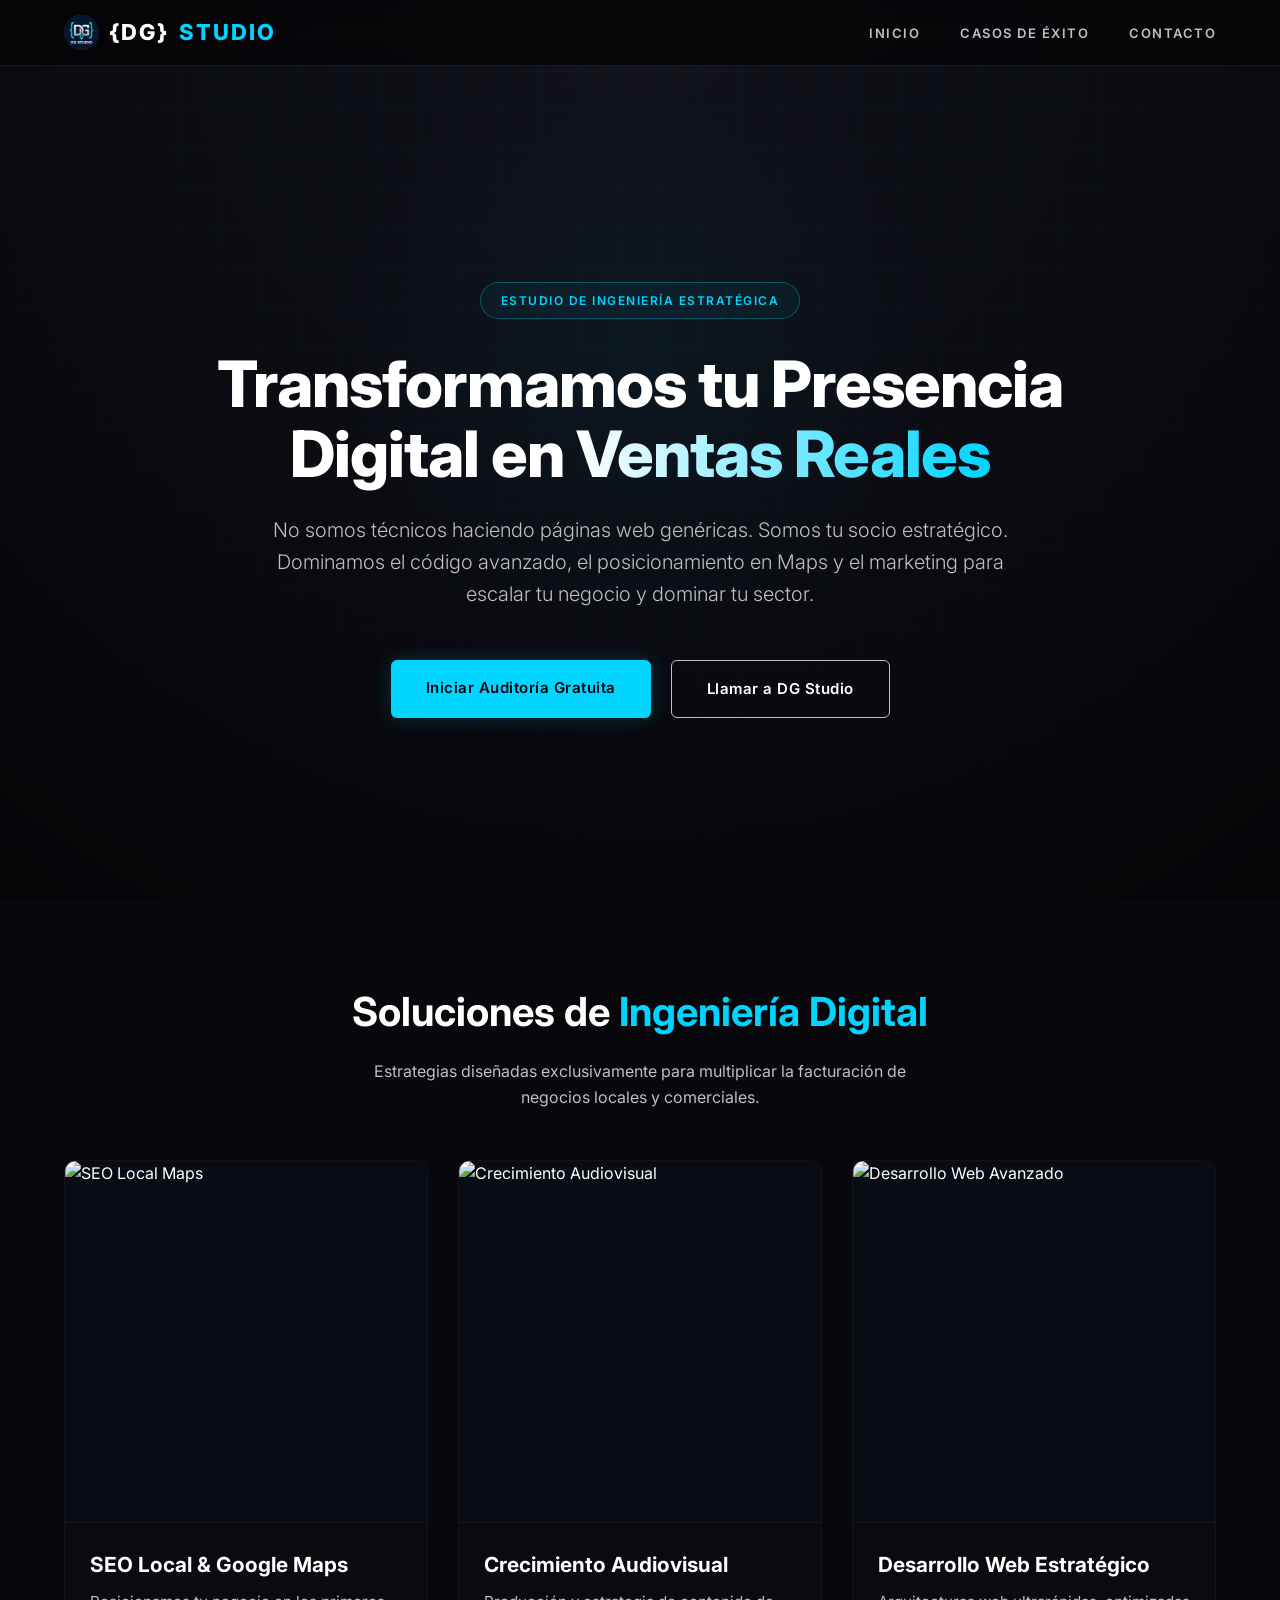
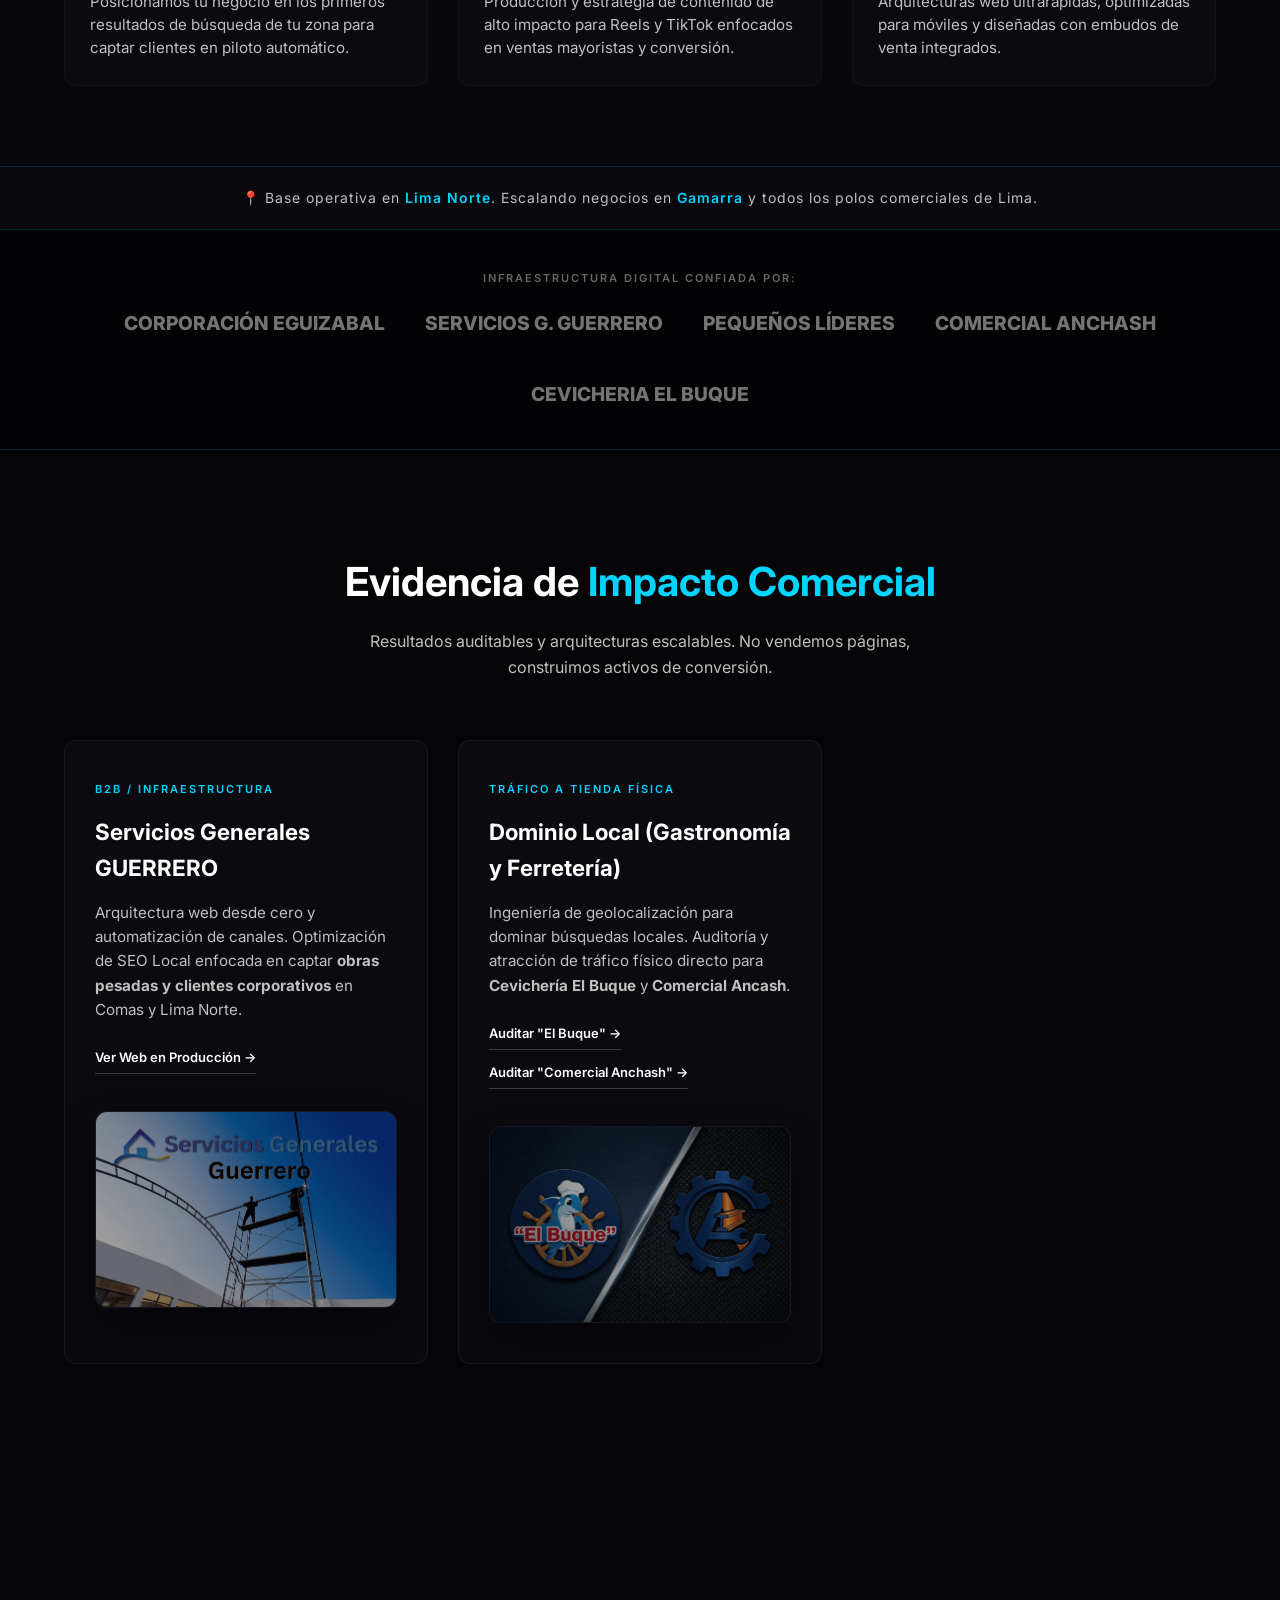
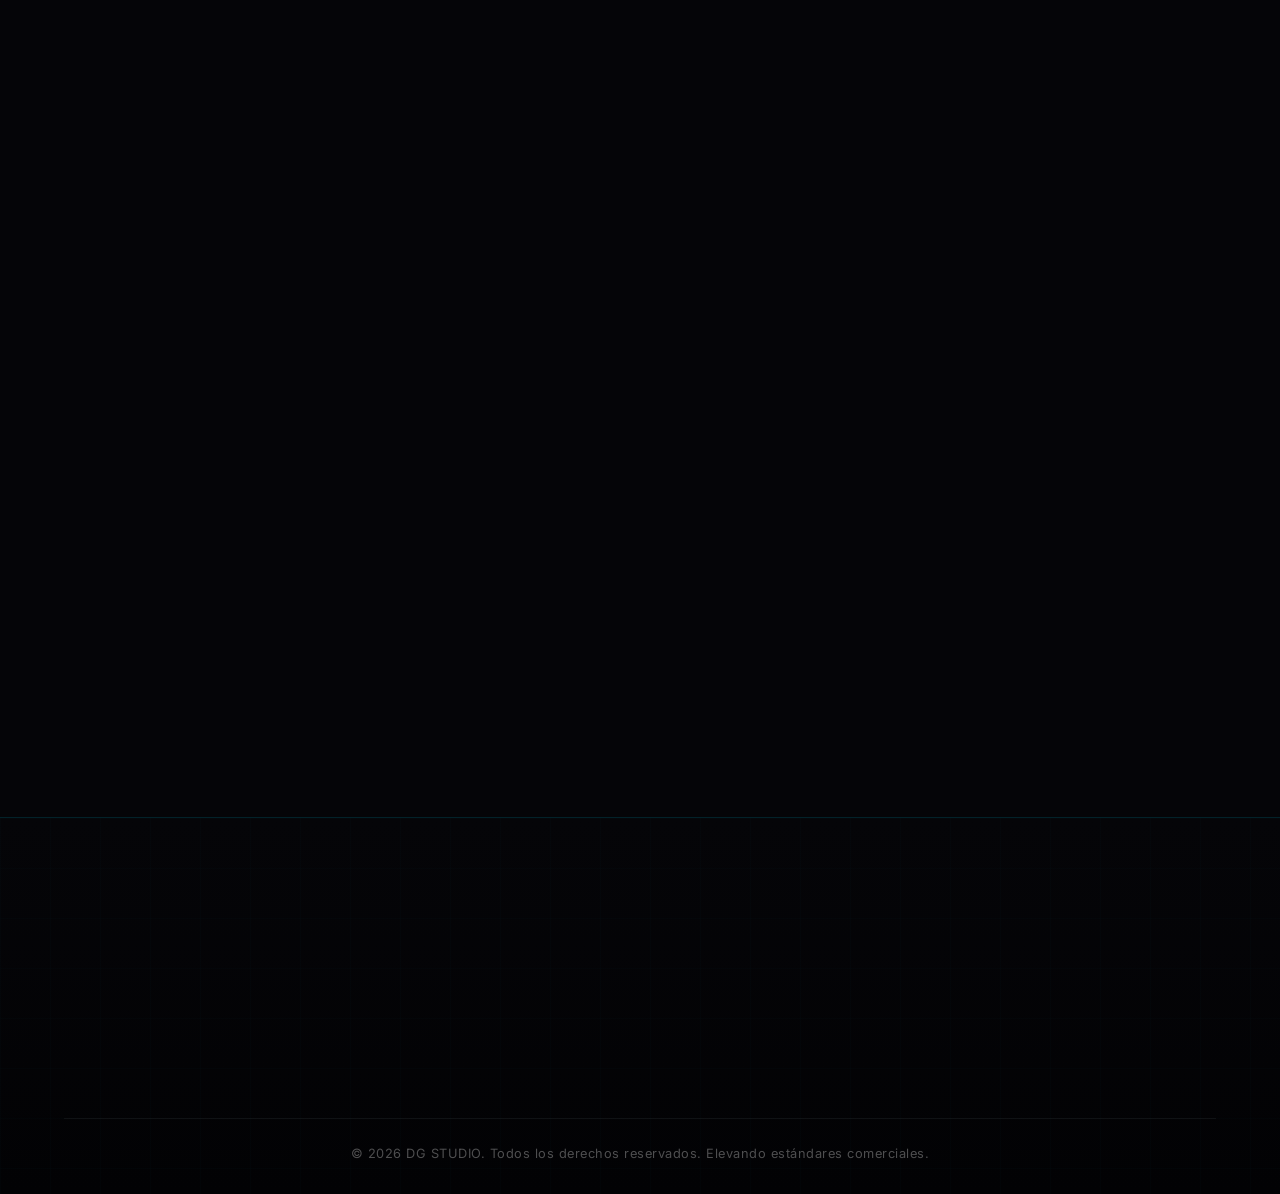
==== index.html @ 9c2d86b7 "Add files via upload" ====
<!DOCTYPE html>
<html lang="es">
<head>
    <meta charset="UTF-8">
    <meta name="viewport" content="width=device-width, initial-scale=1.0">
    <title>DG STUDIO | Ingeniería Estratégica y Futuro Digital</title>
    <meta name="description" content="Estudio de desarrollo web y marketing estratégico. Transformamos tu presencia digital en ventas reales.">
    
    <link rel="preconnect" href="https://fonts.googleapis.com">
    <link rel="preconnect" href="https://fonts.gstatic.com" crossorigin>
    <link href="https://fonts.googleapis.com/css2?family=Inter:wght@300;400;600;800&display=swap" rel="stylesheet">
    
    <!-- Hojas de Estilo Separadas para Máximo Rendimiento -->
    <link rel="stylesheet" href="assets/css/global.css">
    <link rel="stylesheet" href="assets/css/home.css">
</head>
<body>

    <header>
        <a href="index.html" class="logo">
            <img src="logo.png" alt="DG Studio Logo" class="logo-img">
            {DG} <span>STUDIO</span>
        </a>
        
        <button class="menu-toggle" aria-label="Abrir menú de navegación">
            <span></span>
            <span></span>
            <span></span>
        </button>

        <nav class="nav-menu">
            <ul>
                <li><a href="#inicio">Inicio</a></li>
                <li><a href="#impacto">Casos de Éxito</a></li>
                <li><a href="#contacto">Contacto</a></li>
            </ul>
        </nav>
    </header>

    <section id="inicio" class="hero reveal">
        <div class="hero-content">
            <div class="badge">ESTUDIO DE INGENIERÍA ESTRATÉGICA</div>
            <h1>Transformamos tu Presencia Digital en <span>Ventas Reales</span></h1>
            <p>No somos técnicos haciendo páginas web genéricas. Somos tu socio estratégico. Dominamos el código avanzado, el posicionamiento en Maps y el marketing para escalar tu negocio y dominar tu sector.</p>
            
            <div class="cta-group">
                <a href="https://wa.me/51991739746?text=Hola%20DG%20Studio%2C%20quiero%20solicitar%20la%20auditor%C3%ADa%20gratuita%20de%2015%20d%C3%ADas%20para%20la%20ficha%20de%20Google%20Maps%20de%20mi%20negocio." target="_blank" class="btn btn-primary">
                    Iniciar Auditoría Gratuita
                </a>
                <a href="tel:+51928500221" class="btn btn-secondary">
                    Llamar a DG Studio
                </a>
            </div>
        </div>
    </section>
    
    <section id="servicios" class="services-section reveal">
        <div class="services-header">
            <h2>Soluciones de <span>Ingeniería Digital</span></h2>
            <p>Estrategias diseñadas exclusivamente para multiplicar la facturación de negocios locales y comerciales.</p>
        </div>

        <div class="grid-services">
            <!-- Tarjeta 1: SEO Local -->
            <div class="card-service">
                <div class="service-img-wrapper">
                    <img src="maps.png" alt="SEO Local Maps" class="service-img">
                </div>
                <div class="service-info">
                    <h3>SEO Local & Google Maps</h3>
                    <p>Posicionamos tu negocio en los primeros resultados de búsqueda de tu zona para captar clientes en piloto automático.</p>
                </div>
            </div>

            <!-- Tarjeta 2: Crecimiento Audiovisual -->
            <div class="card-service">
                <div class="service-img-wrapper">
                    <img src="audiovisual.png" alt="Crecimiento Audiovisual" class="service-img">
                </div>
                <div class="service-info">
                    <h3>Crecimiento Audiovisual</h3>
                    <p>Producción y estrategia de contenido de alto impacto para Reels y TikTok enfocados en ventas mayoristas y conversión.</p>
                </div>
            </div>

            <!-- Tarjeta 3: Desarrollo Web -->
            <div class="card-service">
                <div class="service-img-wrapper">
                    <img src="Web.png" alt="Desarrollo Web Avanzado" class="service-img">
                </div>
                <div class="service-info">
                    <h3>Desarrollo Web Estratégico</h3>
                    <p>Arquitecturas web ultrarápidas, optimizadas para móviles y diseñadas con embudos de venta integrados.</p>
                </div>
            </div>
        </div>
    </section>

    <div class="location-banner reveal">
        📍 Base operativa en <span>Lima Norte</span>. Escalando negocios en <span>Gamarra</span> y todos los polos comerciales de Lima.
    </div>

    <!-- Franja de Autoridad B2B -->
    <section class="trust-banner reveal">
        <p>INFRAESTRUCTURA DIGITAL CONFIADA POR:</p>
        <div class="logos-grid">
            <span>Corporación Eguizabal</span>
            <span>Servicios G. Guerrero</span>
            <span>Pequeños Líderes</span>
            <span>Comercial Anchash</span>
            <span>Cevicheria El Buque</span>
        </div>
    </section>

    <section id="impacto" class="portfolio">
        <div class="portfolio-header reveal">
            <h2>Evidencia de <span>Impacto Comercial</span></h2>
            <p>Resultados auditables y arquitecturas escalables. No vendemos páginas, construimos activos de conversión.</p>
        </div>

        <div class="grid-casos">
            
            <!-- CASO 1: B2B PESADO -->
            <div class="card-caso reveal">
                <div class="caso-etiqueta">B2B / INFRAESTRUCTURA</div>
                <h3>Servicios Generales GUERRERO</h3>
                <p class="caso-descripcion">Arquitectura web desde cero y automatización de canales. Optimización de SEO Local enfocada en captar <strong>obras pesadas y clientes corporativos</strong> en Comas y Lima Norte.</p>
                <div class="caso-enlaces">
                    <a href="https://serviciosgeneralesguerrero.netlify.app/" target="_blank" class="link-externo">Ver Web en Producción →</a>
                    <div class="marca-media">
                      <img src="assets/img/clientes/serviciosguerrero.png" class="marca-img" alt="Servicios Generales Guerrero">
                    </div>
                </div>
            </div>

            <!-- CASO 2: SEO LOCAL MULTIPROYECTO -->
            <div class="card-caso reveal">
                <div class="caso-etiqueta">TRÁFICO A TIENDA FÍSICA</div>
                <h3>Dominio Local (Gastronomía y Ferretería)</h3>
                <p class="caso-descripcion">Ingeniería de geolocalización para dominar búsquedas locales. Auditoría y atracción de tráfico físico directo para <strong>Cevichería El Buque</strong> y <strong>Comercial Ancash</strong>.</p>
                <div class="caso-enlaces">
                    <a href="https://maps.app.goo.gl/ZWuaPsjEoVfmYpNLA" target="_blank" class="link-externo">Auditar "El Buque" →</a>
                    <a href="https://maps.app.goo.gl/zLKvm3PWeSH8gTFr5?g_st=ac" target="_blank" class="link-externo">Auditar "Comercial Anchash" →</a>
                   <div class="marca-media">
                     <img src="assets/img/clientes/buqueycomercial.png" class="marca-img" alt="Dominio Local">
                   </div>                       
                </div>
            </div>

            <!-- CASO 3: ECOSISTEMA CORPORATIVO (TARJETA ANCHA CON ENLACE AL CASO DE ÉXITO EXCLUSIVO) -->
            <div class="card-caso caso-wide reveal">
                <div class="caso-etiqueta">GESTIÓN DE ECOSISTEMA CORPORATIVO</div>
                <h3>Corporación Eguizabal (4 Unidades de Negocio)</h3>
                <p class="caso-descripcion">Desarrollo y gestión integral de infraestructura digital multimarca para dominar nichos de venta mayorista e institucional:</p>
                <ul class="caso-lista-metricas">
                    <li><strong>Eduplas (Plástico):</strong> Tracción audiovisual masiva (~10,000 vistas) generando leads e intención de compra geolocalizada por docentes.</li>
                    <li><strong>Textiflex (Industrial):</strong> Estructuración digital para fabricante por volumen, capacitado para licitaciones estatales (Cuna Más).</li>
                    <li><strong>Eduflex (Madera):</strong> Catálogo digital y posicionamiento estratégico en búsquedas locales.</li>
                    <li><strong>Dulce y Rebelde:</strong> Reapertura de marca gastronómica y presencia digital en zona de influencia.</li>
                </ul>
                <div class="caso-enlaces" style="margin-top: 20px;">
                    <a href="casos/eguizabal.html" class="link-externo">Ver Caso Corporativo →</a>
                </div>
            </div>

            <!-- CASO 4: HIPERLOCAL EDUCATIVO -->
              <div class="card-caso reveal">
                <div class="caso-etiqueta">Infraestructura y SEO Local</div>
                   <h3>Nido "Pequeños Líderes"</h3>
                    <p class="caso-descripcion">Despliegue técnico de canales digitales y estrategia de posicionamiento hiperlocal en Google Maps para educación temprana. Configuración base optimizada para interceptar intenciones de búsqueda en un radio geográfico específico, transfiriendo la autonomía operativa al equipo interno del cliente.</p>                          
    
                   <ul class="caso-lista-metricas" style="margin-bottom: 25px;">
                     <li><strong>Ingeniería de Canales:</strong> Configuración estructural y branding técnico de redes sociales institucionales desde cero.</li>
                     <li><strong>Optimización de Ficha:</strong> Perfil de Google Maps actualizado estratégicamente para captación de matrículas locales.</li>
                     <li><strong>Modelo de Transferencia:</strong> Entrega de ecosistema digital listo para uso, otorgando total libertad de publicación e independencia al nido.</li>
                   </ul>

                 <div class="caso-enlaces">
    <!-- Enlace de Google Maps corregido al 100% (Dirección web nativa) -->
    <a href="https://share.google/3tMtMp7fPnBkrzEsh" target="_blank" class="link-externo" rel="noopener noreferrer">Auditar "Pequeños Líderes" →</a>
    
    <!-- Enlace de Facebook corregido al 100% (Perfil directo institucional) -->
    <a href="https://www.facebook.com/share/1E1s5VCReN/" target="_blank" class="link-externo" rel="noopener noreferrer">Ver Red Social Principal →</a>
</div>
    
    <div class="marca-media">                 
        <img src="assets/img/clientes/pequenoslideres.png" class="marca-img" alt="Infraestructura Digital Pequeños Líderes">
    </div>
</div>

        </div>
    </section>

    <footer id="contacto">
        <div class="footer-container reveal">
            
            <div class="footer-brand">
                <a href="index.html" class="logo footer-logo">
                    <img src="logo.png" alt="DG Studio Logo" class="logo-img">
                    {DG} <span>STUDIO</span>
                </a>
                <p class="brand-tagline">Ingeniería estratégica y desarrollo avanzado para dominar el mercado local.</p>
            </div>

            <div class="footer-status">
                <h4>Estatus Operativo</h4>
                <p class="status-badge">● Disponible para Proyectos</p>
                <p class="status-text">Atención preferencial para Lima Norte y zonas comerciales.</p>
                <p class="status-hours">Lun - Vie: 8:00 AM - 8:00 PM</p>
            </div>

            <div class="footer-contact">
                <h4>Contacto Directo</h4>
                <a href="mailto:dgstudio.limanorte@gmail.com" class="contact-link">dgstudio.limanorte@gmail.com</a>
                <a href="https://wa.me/51991739746?text=Hola%20DG%20Studio,%20quiero%20cotizar%20un%20proyecto." 
                   target="_blank" 
                   class="contact-link whatsapp-link">
                   Conectar por WhatsApp Business
                </a>
                <p class="director-name">Dir. Estratégico: Daniel Guerrero</p>
            </div>

        </div>

        <div class="footer-bottom">
            <div class="copyright">
                &copy; 2026 DG STUDIO. Todos los derechos reservados. Elevando estándares comerciales.
            </div>
        </div>
    </footer>

    <script src="assets/js/app.js"></script>
    
</body>
</html>
---- assets/css/global.css ----
/* ==========================================
   DG STUDIO - GLOBAL STYLES (global.css)
   ========================================== */

:root {
    --bg-dark: #050508;
    --bg-card: #0a0a0f;
    --cyan-neon: #00d4ff;
    --silver: #c0c0c0;
    --glass-border: rgba(0, 212, 255, 0.15);
}

* {
    margin: 0;
    padding: 0;
    box-sizing: border-box;
}

::-webkit-scrollbar {
    width: 10px;
}
::-webkit-scrollbar-track {
    background: var(--bg-dark);
}
::-webkit-scrollbar-thumb {
    background: #1a1a24;
    border-radius: 5px;
}
::-webkit-scrollbar-thumb:hover {
    background: var(--cyan-neon);
}

html {
    scroll-behavior: smooth;
}

body {
    font-family: 'Inter', sans-serif;
    background-color: var(--bg-dark);
    color: #ffffff;
    line-height: 1.6;
    overflow-x: hidden;
}

/* --- HEADER & NAVEGACIÓN --- */
header {
    display: flex;
    justify-content: space-between;
    align-items: center;
    padding: 15px 5%;
    background: rgba(5, 5, 8, 0.85);
    backdrop-filter: blur(12px);
    -webkit-backdrop-filter: blur(12px);
    position: fixed;
    width: 100%;
    top: 0;
    z-index: 1000;
    border-bottom: 1px solid var(--glass-border);
}

.logo {
    display: flex;
    align-items: center;
    gap: 10px;
    font-size: 22px;
    font-weight: 800;
    letter-spacing: 2px;
    color: #ffffff;
    text-decoration: none;
}
.logo span { color: var(--cyan-neon); }

.logo-img {
    height: 35px;
    width: auto;
    object-fit: contain;
}

nav.nav-menu ul {
    list-style: none;
    display: flex;
    gap: 40px;
}
nav.nav-menu a {
    color: var(--silver);
    text-decoration: none;
    font-size: 13px;
    text-transform: uppercase;
    letter-spacing: 1.5px;
    font-weight: 600;
    transition: color 0.3s ease;
}
nav.nav-menu a:hover { color: var(--cyan-neon); }

/* Botón Hamburguesa */
.menu-toggle {
    display: none;
    flex-direction: column;
    justify-content: space-between;
    width: 26px;
    height: 18px;
    background: transparent;
    border: none;
    cursor: pointer;
    z-index: 1100;
}

.menu-toggle span {
    width: 100%;
    height: 2px;
    background-color: #ffffff;
    transition: all 0.3s cubic-bezier(0.4, 0, 0.2, 1);
    transform-origin: left center;
}

.menu-toggle.active span:nth-child(1) {
    transform: rotate(45deg) translateY(-2px);
    background-color: var(--cyan-neon);
}

.menu-toggle.active span:nth-child(2) {
    opacity: 0;
    transform: translateX(-10px);
}

.menu-toggle.active span:nth-child(3) {
    transform: rotate(-45deg) translateY(2px);
    background-color: var(--cyan-neon);
}

/* --- COMPONENTES GLOBALES REUTILIZABLES --- */
.badge {
    display: inline-block;
    padding: 8px 20px;
    border: 1px solid rgba(0, 212, 255, 0.3);
    border-radius: 30px;
    font-size: 12px;
    font-weight: 600;
    color: var(--cyan-neon);
    letter-spacing: 1.5px;
    background: rgba(0, 212, 255, 0.05);
}

.btn {
    padding: 16px 35px;
    border-radius: 6px;
    font-weight: 600;
    text-decoration: none;
    font-size: 15px;
    letter-spacing: 0.5px;
    transition: all 0.3s ease;
    display: inline-block;
}

.btn-primary {
    background-color: var(--cyan-neon);
    color: var(--bg-dark);
    box-shadow: 0 0 20px rgba(0, 212, 255, 0.2);
}

.btn-primary:hover {
    box-shadow: 0 0 30px rgba(0, 212, 255, 0.5);
    transform: translateY(-3px);
}

.btn-secondary {
    background-color: transparent;
    color: #fff;
    border: 1px solid var(--silver);
}

.btn-secondary:hover {
    border-color: #fff;
    transform: translateY(-3px);
}

.link-externo {
    color: #fff;
    text-decoration: none;
    font-size: 13px;
    font-weight: 600;
    display: flex;
    align-items: center;
    border-bottom: 1px solid rgba(255,255,255,0.2);
    padding-bottom: 5px;
    transition: all 0.3s ease;
    width: fit-content;
}

.link-externo:hover {
    color: var(--cyan-neon);
    border-color: var(--cyan-neon);
    padding-left: 5px;
}

/* --- ANIMACIONES GLOBALES --- */
.reveal {
    opacity: 0;
    transform: translateY(40px);
    transition: all 0.8s cubic-bezier(0.5, 0, 0, 1);
}

.reveal.active {
    opacity: 1;
    transform: translateY(0);
}

/* --- FOOTER PREMIUM GLOBAL --- */
footer {
    background: linear-gradient(180deg, #050508 0%, #020204 100%);
    border-top: 1px solid var(--glass-border);
    padding: 80px 5% 30px;
    position: relative;
}

footer::before {
    content: '';
    position: absolute;
    top: 0; left: 0; width: 100%; height: 100%;
    background-image: linear-gradient(rgba(0, 212, 255, 0.01) 1px, transparent 1px),
                      linear-gradient(90deg, rgba(0, 212, 255, 0.01) 1px, transparent 1px);
    background-size: 50px 50px;
    pointer-events: none;
}

.footer-container {
    max-width: 1200px;
    margin: 0 auto;
    display: grid;
    grid-template-columns: 2fr 1fr 1fr;
    gap: 50px;
    position: relative;
    z-index: 1;
}

.footer-brand, .footer-status, .footer-contact {
    display: flex;
    flex-direction: column;
}

.footer-logo {
    margin-bottom: 15px;
    display: inline-flex;
}

.brand-tagline {
    color: var(--silver);
    font-size: 0.95rem;
    max-width: 320px;
    line-height: 1.5;
}

footer h4 {
    color: #ffffff;
    font-size: 1.1rem;
    font-weight: 600;
    margin-bottom: 20px;
    letter-spacing: 0.5px;
    position: relative;
}

.status-badge {
    color: #00ff66;
    font-size: 0.9rem;
    font-weight: 600;
    margin-bottom: 10px;
    animation: pulseStatus 2s infinite;
}

@keyframes pulseStatus {
    0% { opacity: 0.7; }
    50% { opacity: 1; }
    100% { opacity: 0.7; }
}

.status-text, .status-hours, .director-name {
    color: var(--silver);
    font-size: 0.9rem;
}

.status-hours {
    margin-top: 10px;
    color: rgba(192, 192, 192, 0.6);
}

.contact-link {
    color: var(--cyan-neon);
    text-decoration: none;
    font-size: 1rem;
    font-weight: 600;
    margin-bottom: 12px;
    transition: color 0.3s ease;
    width: fit-content;
}

.contact-link:hover {
    color: #ffffff;
}

.director-name {
    margin-top: 8px;
    font-size: 0.85rem;
    color: rgba(192, 192, 192, 0.6);
}

.footer-bottom {
    max-width: 1200px;
    margin: 60px auto 0;
    padding-top: 25px;
    border-top: 1px solid rgba(255, 255, 255, 0.05);
    text-align: center;
    position: relative;
    z-index: 1;
}

.copyright {
    font-size: 0.8rem;
    color: rgba(192, 192, 192, 0.4);
    letter-spacing: 0.5px;
}

/* --- RESPONSIVO GLOBAL --- */
@media (max-width: 768px) {
    .menu-toggle { 
        display: flex; 
    }

    .nav-menu {
        position: fixed;
        top: 0;
        right: -100%;
        width: 80%;
        max-width: 300px;
        height: 100vh;
        background: rgba(5, 5, 8, 0.98);
        backdrop-filter: blur(25px);
        -webkit-backdrop-filter: blur(25px);
        border-left: 1px solid var(--glass-border);
        padding: 120px 40px;
        transition: right 0.4s cubic-bezier(0.4, 0, 0.2, 1);
        z-index: 1050;
    }

    .nav-menu.active {
        right: 0;
    }

    nav.nav-menu ul {
        flex-direction: column;
        gap: 35px;
    }

    nav.nav-menu a {
        font-size: 16px;
        letter-spacing: 2px;
        display: block;
    }

    .footer-container {
        grid-template-columns: 1fr;
        gap: 40px;
        text-align: left;
    }
    
    footer h4 {
        margin-bottom: 15px;
    }
    
    .footer-bottom {
        margin-top: 40px;
    }
}
---- assets/css/home.css ----
/* ==========================================
   DG STUDIO - HOME / LANDING STYLES (home.css)
   ========================================== */

/* --- SECCIÓN HERO --- */
.hero {
    min-height: 100vh;
    display: flex;
    align-items: center;
    justify-content: center;
    text-align: center;
    padding: 140px 20px 40px;
    position: relative;
    background: radial-gradient(circle at top, #11111a 0%, var(--bg-dark) 100%);
    overflow: hidden;
}

.hero::before {
    content: '';
    position: absolute;
    top: 40%;
    left: 50%;
    transform: translate(-50%, -50%);
    width: 60vw;
    height: 60vw;
    background: radial-gradient(circle, rgba(0,212,255,0.05) 0%, rgba(0,0,0,0) 60%);
    pointer-events: none;
}

.hero::after {
    content: '';
    position: absolute;
    top: 0; 
    left: 0;
    width: 100%; 
    height: 100%;
    background-image: 
        linear-gradient(rgba(0, 212, 255, 0.03) 1px, transparent 1px),
        linear-gradient(90deg, rgba(0, 212, 255, 0.03) 1px, transparent 1px);
    background-size: 40px 40px;
    background-position: center;
    mask-image: radial-gradient(circle at top, black 40%, transparent 80%);
    -webkit-mask-image: radial-gradient(circle at top, black 40%, transparent 80%);
    animation: techGridMove 20s linear infinite;
    pointer-events: none;
    z-index: 0;
}

@keyframes techGridMove {
    0% { background-position: 0 0; }
    100% { background-position: 40px 40px; }
}

.hero-content {
    z-index: 1;
    max-width: 900px;
}

.hero .badge {
    margin-bottom: 30px;
}

h1 {
    font-size: 4rem;
    line-height: 1.1;
    margin-bottom: 25px;
    font-weight: 800;
    letter-spacing: -1px;
}

h1 span {
    background: linear-gradient(90deg, #ffffff 0%, var(--cyan-neon) 100%);
    -webkit-background-clip: text;
    -webkit-text-fill-color: transparent;
}

.hero p {
    font-size: 1.25rem;
    color: var(--silver);
    margin: 0 auto 50px;
    max-width: 750px;
    font-weight: 300;
}

.cta-group {
    display: flex;
    gap: 20px;
    justify-content: center;
}

/* --- SECCIÓN SERVICIOS --- */
.services-section {
    padding: 80px 5%;
    background: #07070c;
}

.services-header {
    text-align: center;
    margin-bottom: 50px;
}

.services-header h2 {
    font-size: 2.5rem;
    margin-bottom: 15px;
}

.services-header h2 span { 
    color: var(--cyan-neon); 
}

.services-header p {
    color: var(--silver);
    max-width: 600px;
    margin: 0 auto;
}

.grid-services {
    display: grid;
    grid-template-columns: repeat(auto-fit, minmax(280px, 1fr));
    gap: 30px;
    max-width: 1200px;
    margin: 0 auto;
}

.card-service {
    background: var(--bg-card);
    border: 1px solid rgba(255, 255, 255, 0.03);
    border-radius: 12px;
    overflow: hidden;
    transition: all 0.4s ease;
}

.card-service:hover {
    border-color: var(--glass-border);
    transform: translateY(-5px);
    box-shadow: 0 10px 25px rgba(0, 212, 255, 0.1);
}

.service-img-wrapper {
    width: 100%;
    aspect-ratio: 1 / 1;
    overflow: hidden;
    position: relative;
    border-bottom: 1px solid rgba(255, 255, 255, 0.05);
    background: #080c14;
}

.service-img {
    width: 100%;
    height: 100%;
    object-fit: contain;
    transition: transform 0.5s ease;
}

.card-service:hover .service-img {
    transform: scale(1.08);
}

.service-info {
    padding: 25px;
}

.service-info h3 {
    font-size: 1.3rem;
    color: #fff;
    margin-bottom: 10px;
}

.service-info p {
    color: var(--silver);
    font-size: 0.95rem;
    line-height: 1.5;
}

/* --- BANNER UBICACIÓN --- */
.location-banner {
    background: rgba(10, 10, 15, 0.8);
    border-top: 1px solid var(--glass-border);
    border-bottom: 1px solid var(--glass-border);
    padding: 20px 0;
    text-align: center;
    color: var(--silver);
    font-size: 14px;
    letter-spacing: 1px;
}

.location-banner span { 
    color: var(--cyan-neon); 
    font-weight: 600; 
}

/* --- TRUST BANNER (LOGOS DE MARCAS) --- */
.trust-banner {
    padding: 40px 5%;
    background: #030305;
    border-bottom: 1px solid var(--glass-border);
    text-align: center;
}

.trust-banner p {
    font-size: 11px;
    color: #666;
    letter-spacing: 2px;
    margin-bottom: 20px;
    font-weight: 600;
}

.logos-grid {
    display: flex;
    flex-wrap: wrap;
    justify-content: center;
    gap: 40px;
    align-items: center;
    opacity: 0.6;
}

.logos-grid span {
    font-size: 1.2rem;
    font-weight: 800;
    color: var(--silver);
    text-transform: uppercase;
    transition: all 0.3s ease;
    cursor: default;
}

.logos-grid span:hover {
    color: var(--cyan-neon);
    text-shadow: 0 0 10px rgba(0, 212, 255, 0.3);
}

/* --- SECCIÓN PORTAFOLIO / EVIDENCIA DE IMPACTO --- */
.portfolio {
    padding: 100px 5%;
    background-color: var(--bg-dark);
}

.portfolio-header {
    text-align: center;
    margin-bottom: 60px;
}

.portfolio-header h2 {
    font-size: 2.5rem;
    margin-bottom: 15px;
}

.portfolio-header h2 span { 
    color: var(--cyan-neon); 
}

.portfolio-header p {
    color: var(--silver);
    max-width: 600px;
    margin: 0 auto;
}

.grid-casos {
    display: grid;
    grid-template-columns: repeat(auto-fit, minmax(320px, 1fr));
    gap: 30px;
    max-width: 1200px;
    margin: 0 auto;
}

.card-caso {
    background: var(--bg-card);
    border: 1px solid rgba(255,255,255,0.05);
    border-radius: 12px;
    padding: 40px 30px;
    transition: all 0.4s ease;
    position: relative;
    overflow: hidden;
}

.card-caso:hover {
    border-color: var(--glass-border);
    transform: translateY(-10px);
    box-shadow: 0 15px 30px rgba(0,0,0,0.5);
}

.card-caso::after {
    content: '';
    position: absolute;
    top: 0; left: 0; width: 100%; height: 2px;
    background: linear-gradient(90deg, transparent, var(--cyan-neon), transparent);
    opacity: 0;
    transition: opacity 0.4s ease;
}

.card-caso:hover::after { 
    opacity: 1; 
}

.caso-etiqueta {
    font-size: 11px;
    text-transform: uppercase;
    letter-spacing: 2px;
    color: var(--cyan-neon);
    margin-bottom: 15px;
    font-weight: 600;
}

.card-caso h3 {
    font-size: 1.4rem;
    margin-bottom: 15px;
    color: #fff;
}

.caso-descripcion {
    color: var(--silver);
    font-size: 0.95rem;
    margin-bottom: 25px;
}

.caso-enlaces {
    display: flex;
    flex-direction: column;
    gap: 12px;
}

.caso-lista-metricas {
    list-style: none;
    margin-top: 15px;
    padding-left: 0;
}

.caso-lista-metricas li {
    position: relative;
    padding-left: 20px;
    margin-bottom: 12px;
    font-size: 0.9rem;
    color: var(--silver);
    line-height: 1.4;
}

.caso-lista-metricas li::before {
    content: '►';
    position: absolute;
    left: 0;
    top: 2px;
    color: var(--cyan-neon);
    font-size: 0.7rem;
}

.caso-lista-metricas strong {
    color: #ffffff;
}

@media (min-width: 768px) {
    .caso-wide {
        grid-column: span 2;
    }
}

/* --- RESPONSIVO ESPECÍFICO DE HOME --- */
@media (max-width: 768px) {
    h1 { font-size: 2.5rem; }
    .hero p { font-size: 1.1rem; }
    .services-header h2 { font-size: 2rem; }
    .portfolio-header h2 { font-size: 2rem; }
    
    .cta-group { 
        flex-direction: column; 
        width: 100%; 
    }
    
    .cta-group .btn { 
        width: 100%; 
        text-align: center; 
    }
}

/* --- CONTENEDOR DE IMÁGENES EN LANDING (ESTILO EGUIZABAL) --- */
.marca-media {
    position: relative;
    border-radius: 12px;
    overflow: hidden;
    border: 1px solid rgba(255, 255, 255, 0.05);
    background: #080c14;
    box-shadow: 0 20px 40px rgba(0,0,0,0.4);
    width: 100%;
    margin-top: 25px;
}

/* Proporción geométrica de la tarjeta */
.marca-media::after {
    content: '';
    display: block;
    padding-bottom: 65%; 
}

/* Imagen con oscurecimiento por defecto */
.marca-img {
    position: absolute;
    top: 0;
    left: 0;
    width: 100%;
    height: 100%;
    object-fit: cover;
    opacity: 0.6; /* Filtro oscuro para resaltar el diseño */
    transition: transform 0.7s ease, opacity 0.5s ease;
    cursor: pointer;
}

/* ANIMACIÓN: Al pasar el mouse en web o al presionar con el dedo en celular */
.marca-card:hover .marca-img,
.marca-media:hover .marca-img,
.marca-media:active .marca-img {
    transform: scale(1.05); /* Se agranda sutilmente */
    opacity: 1;            /* Se quita el oscurecimiento por completo */
}
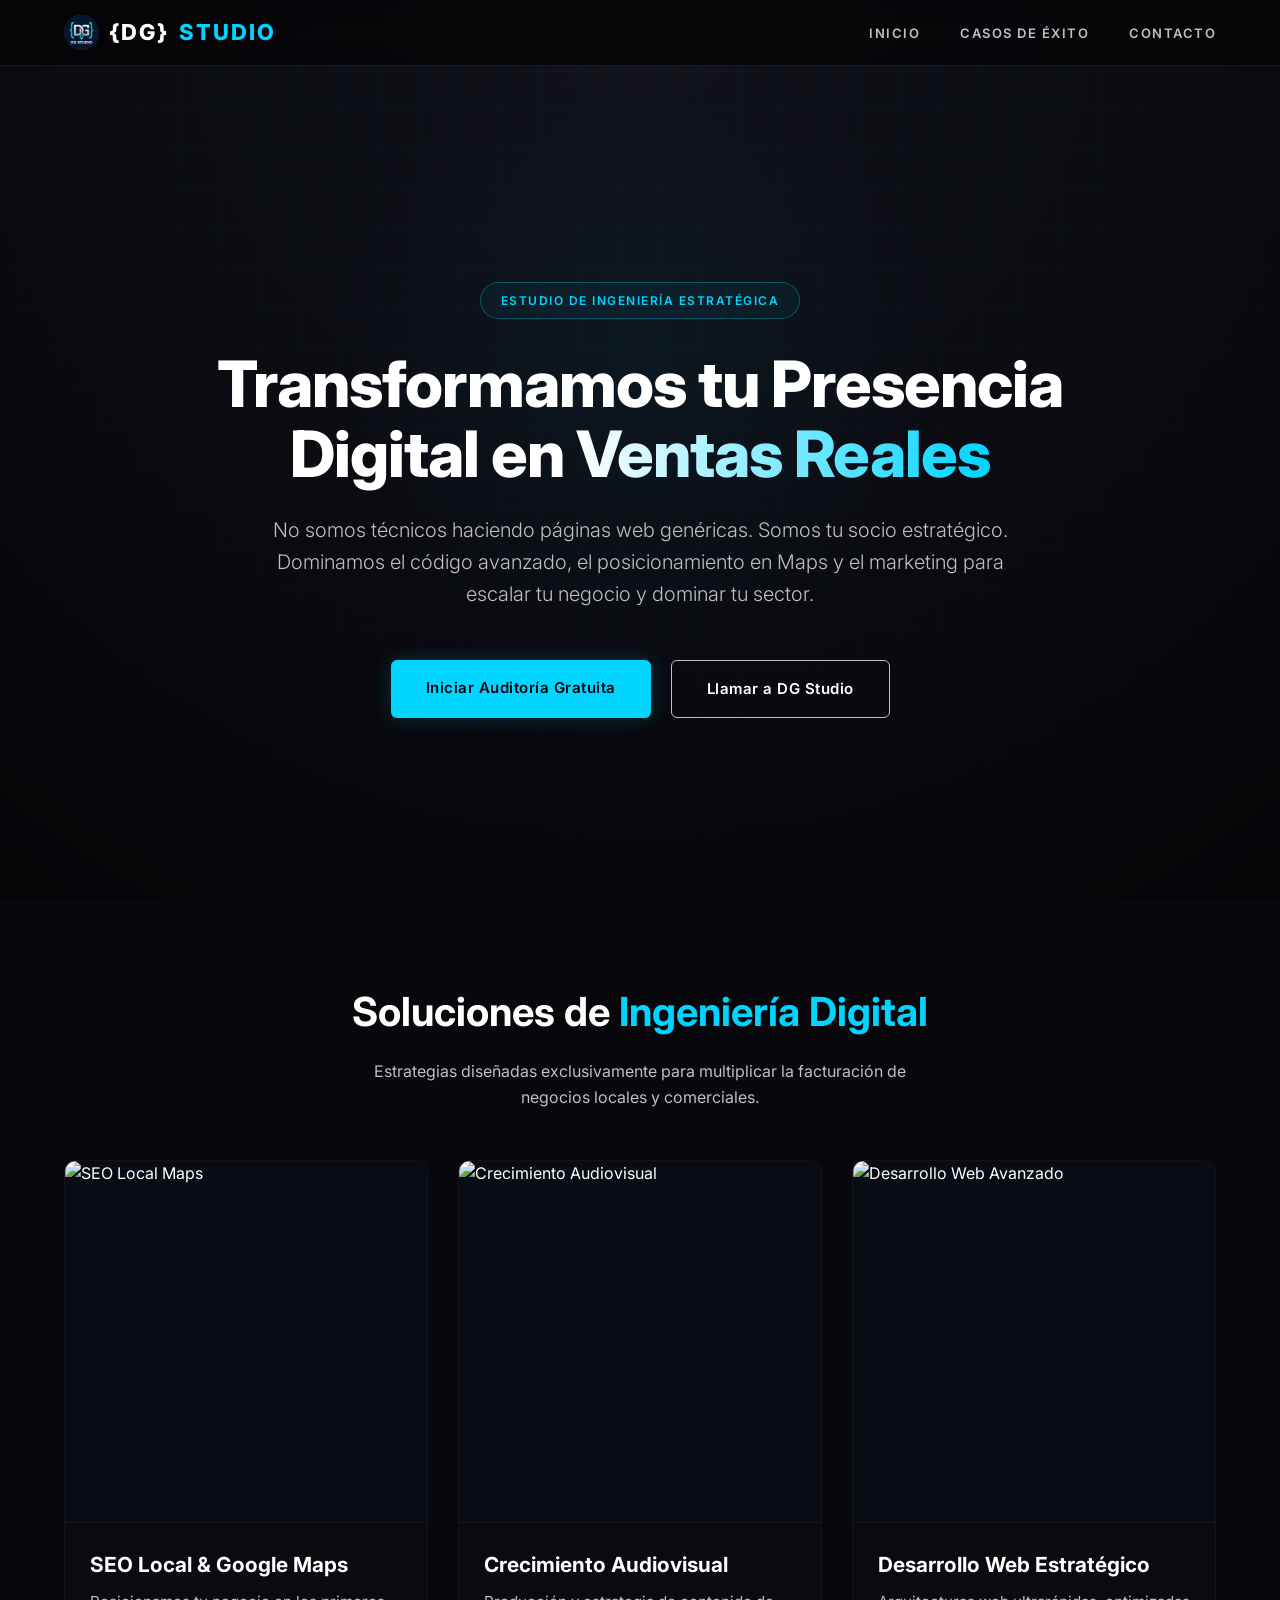
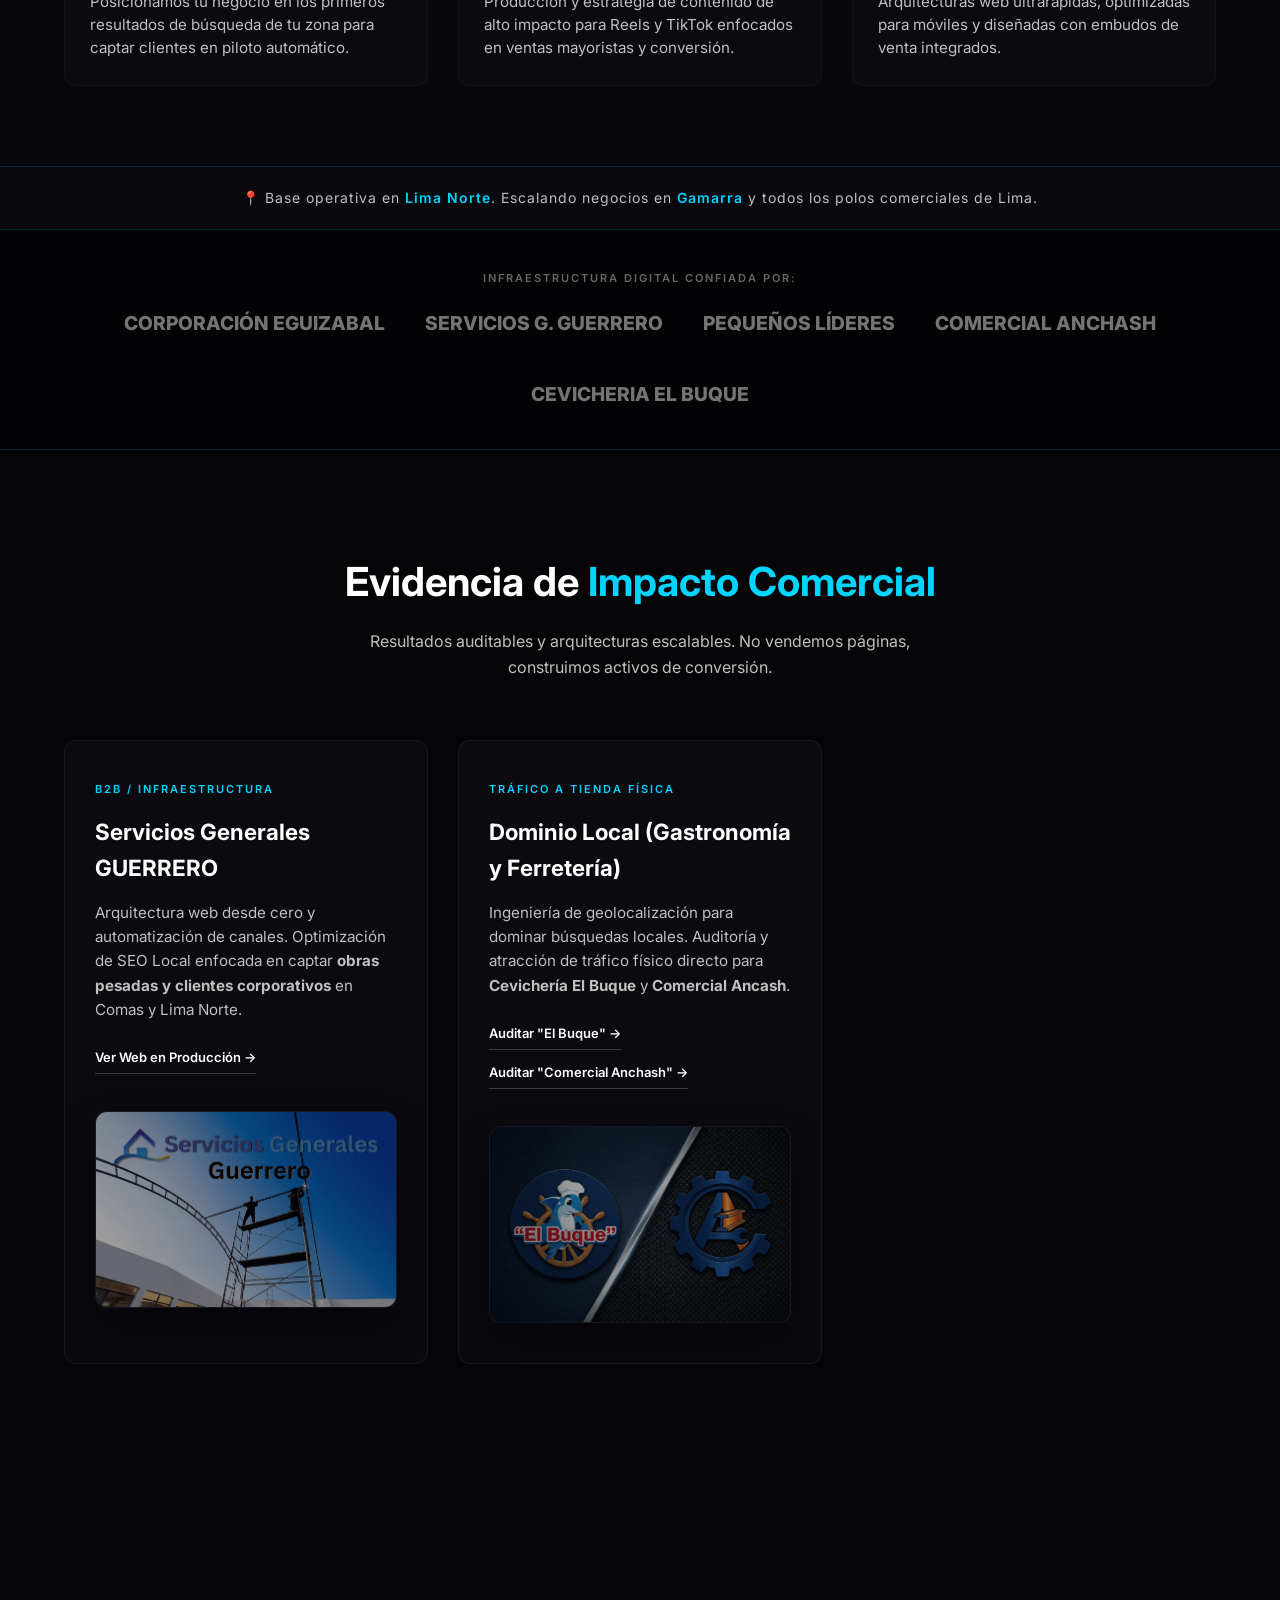
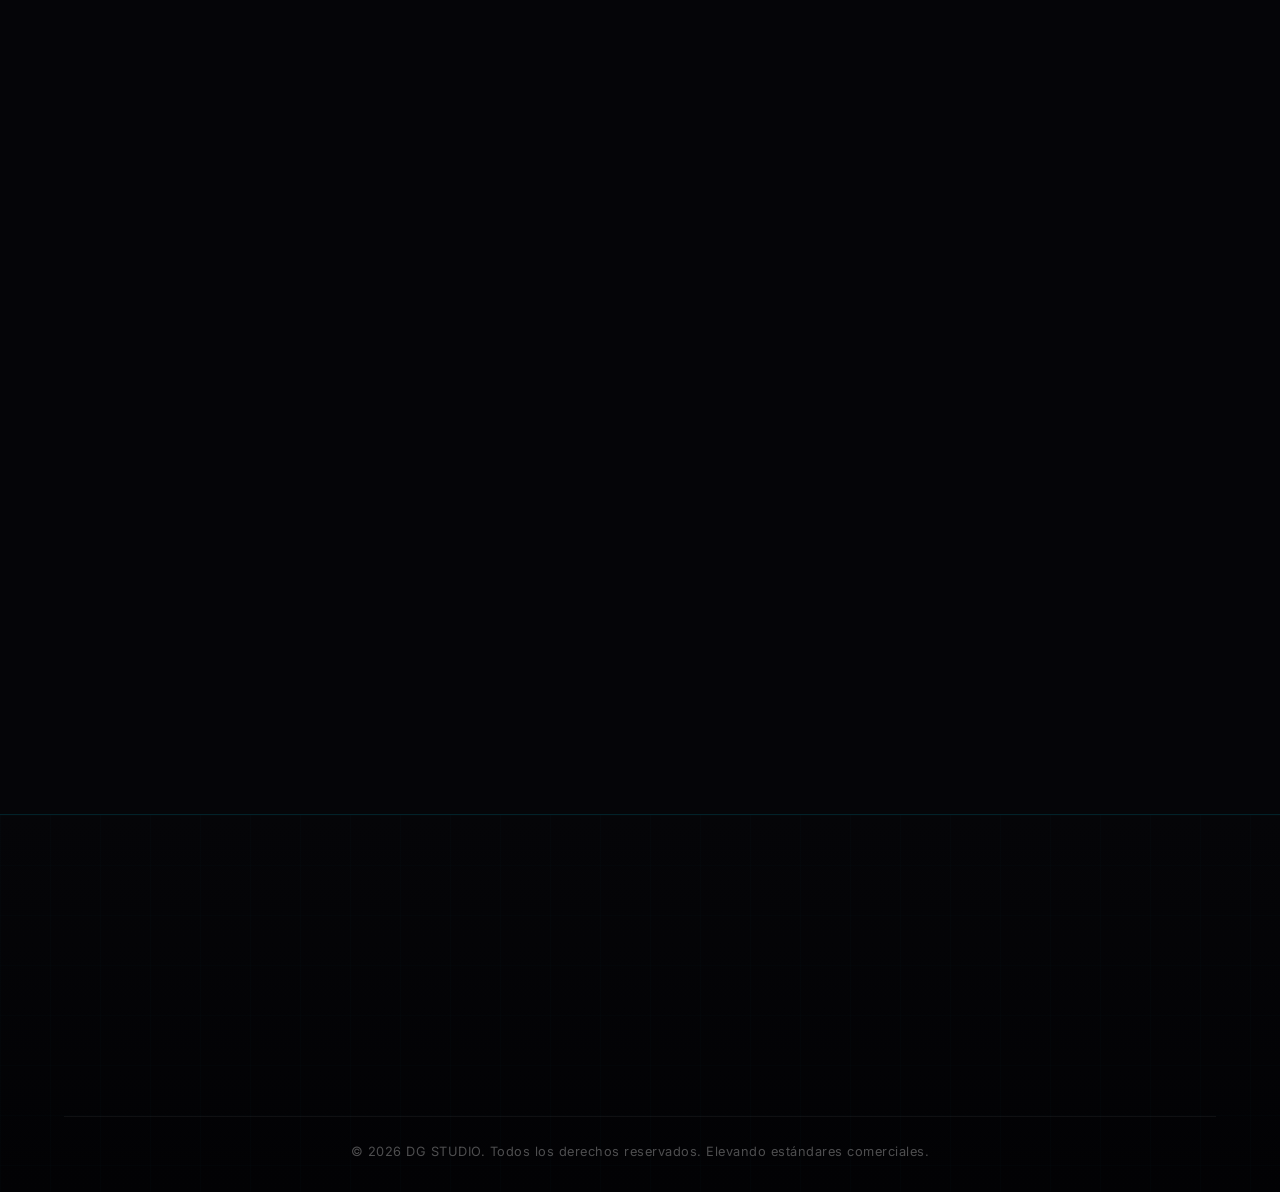
==== commit d73daeff: "Correct links for Google Maps and Facebook Updated Google Maps and Facebook links for 'Pequeños Líde" ====
--- a/index.html
+++ b/index.html
@@ -175,13 +175,13 @@
                      <li><strong>Modelo de Transferencia:</strong> Entrega de ecosistema digital listo para uso, otorgando total libertad de publicación e independencia al nido.</li>
                    </ul>
 
-                 <div class="caso-enlaces">
-    <!-- Enlace de Google Maps corregido al 100% (Dirección web nativa) -->
-    <a href="https://share.google/3tMtMp7fPnBkrzEsh" target="_blank" class="link-externo" rel="noopener noreferrer">Auditar "Pequeños Líderes" →</a>
-    
-    <!-- Enlace de Facebook corregido al 100% (Perfil directo institucional) -->
-    <a href="https://www.facebook.com/share/1E1s5VCReN/" target="_blank" class="link-externo" rel="noopener noreferrer">Ver Red Social Principal →</a>
-</div>
+                      <div class="caso-enlaces">
+        <!-- Enlace de Google Maps corregido (Dirección web nativa) -->
+        <a href="https://www.google.com/maps/place/Educaci%C3%B3n+Temprana+-+Peque%C3%B1os+L%C3%ADderes/@-11.9472128,-77.0473984,14z/data=!4m6!3m5!1s0x9105d11519bd33d1:0xcba03d972f8b9b4!8m2!3d-11.9207635!4d-77.0533671!16s%2Fg%2F11twzkm7tf" target="_blank" class="link-external">Auditar "Pequeños Líderes" ➔</a>
+
+        <!-- Enlace de Facebook corregido (Perfil directo institucional) -->
+        <a href="https://www.facebook.com/pequelideres" target="_blank" class="link-external">Ver Red Social Principal ➔</a>
+      </div>
     
     <div class="marca-media">                 
         <img src="assets/img/clientes/pequenoslideres.png" class="marca-img" alt="Infraestructura Digital Pequeños Líderes">
@@ -232,4 +232,4 @@
     <script src="assets/js/app.js"></script>
     
 </body>
-</html>+</html>
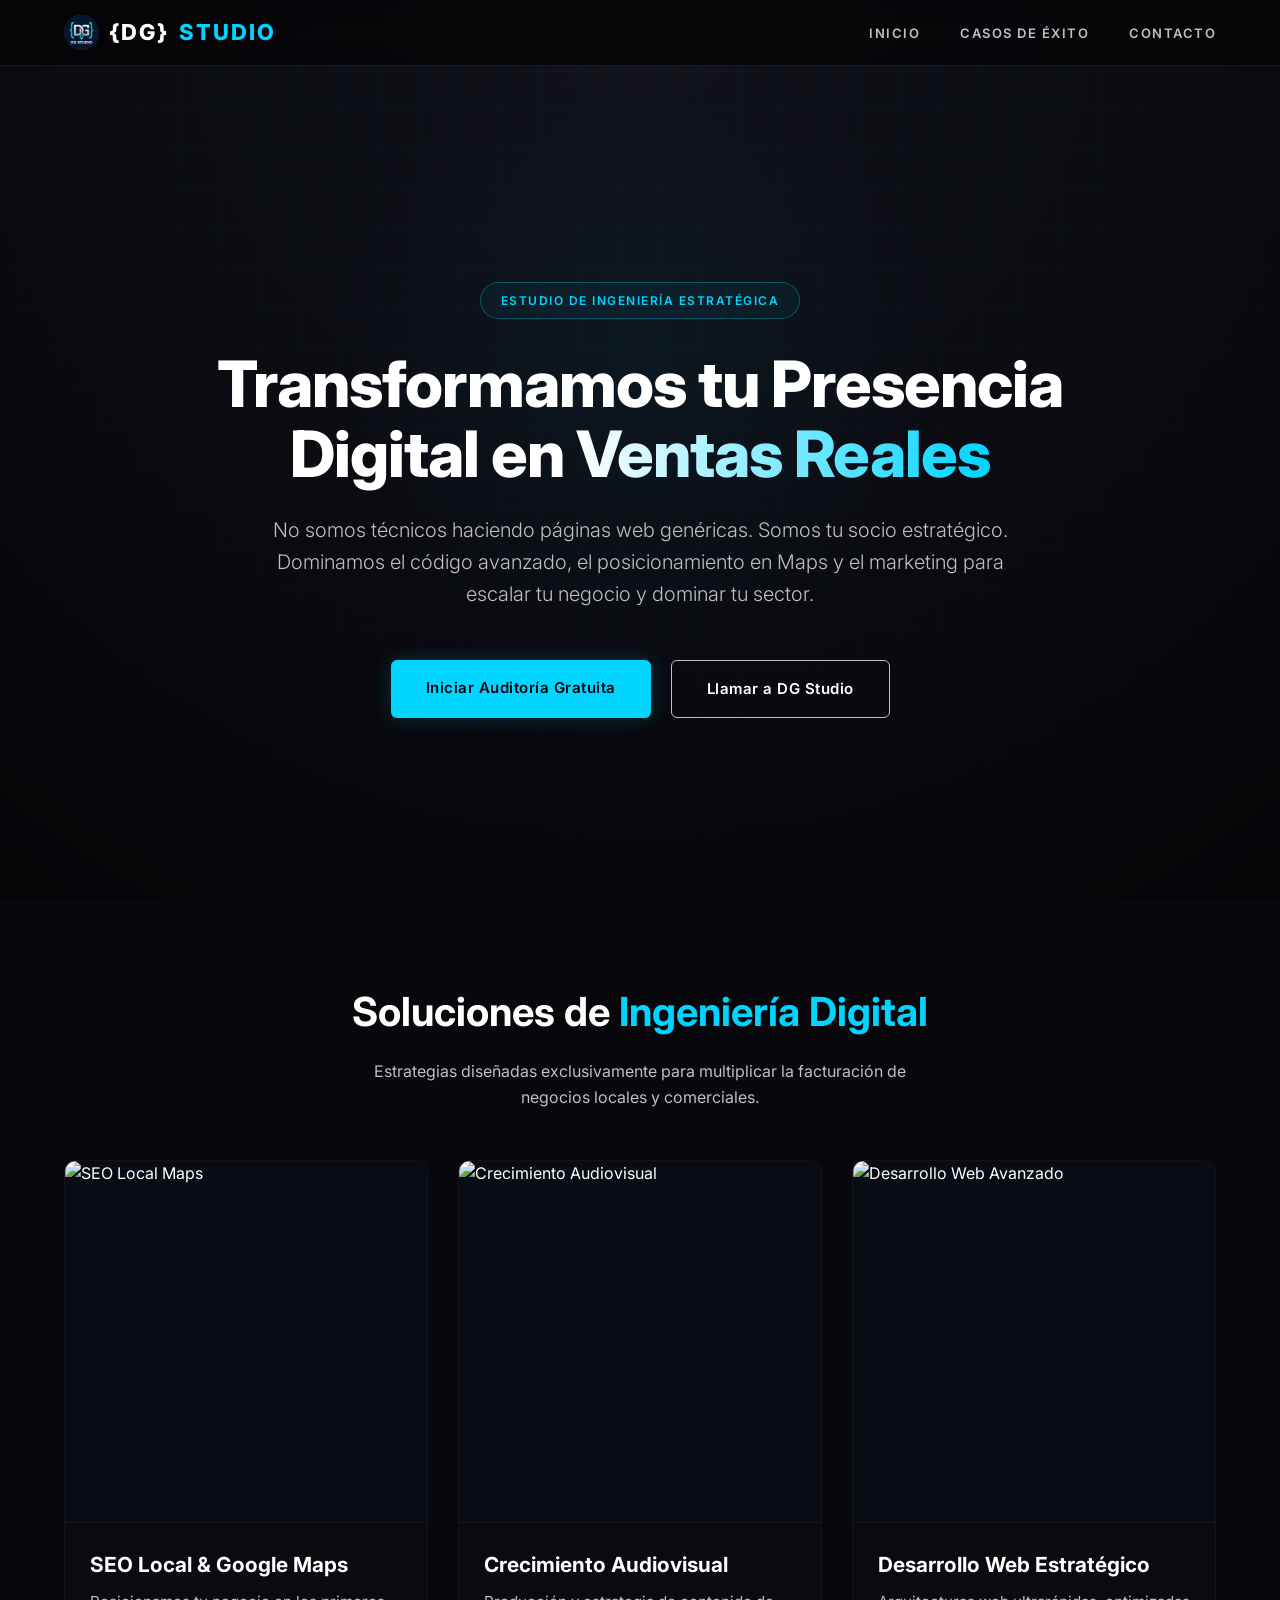
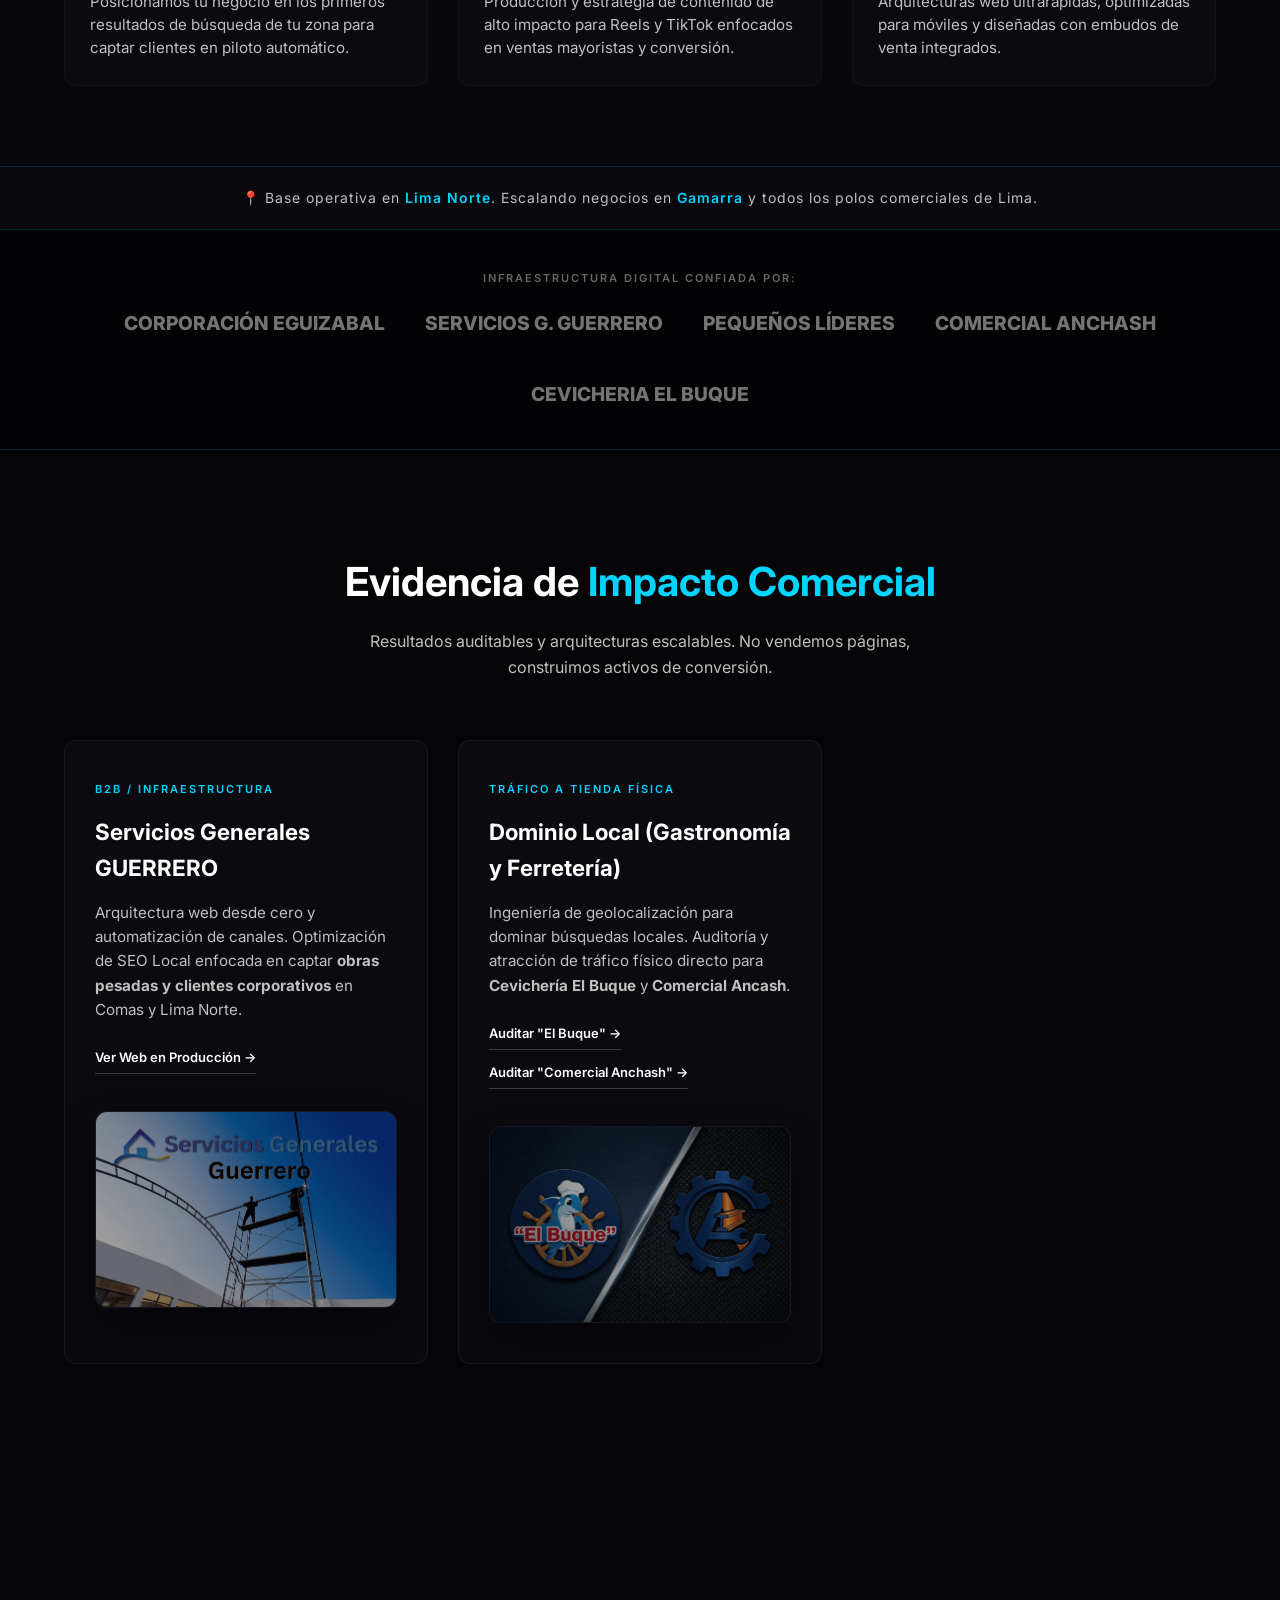
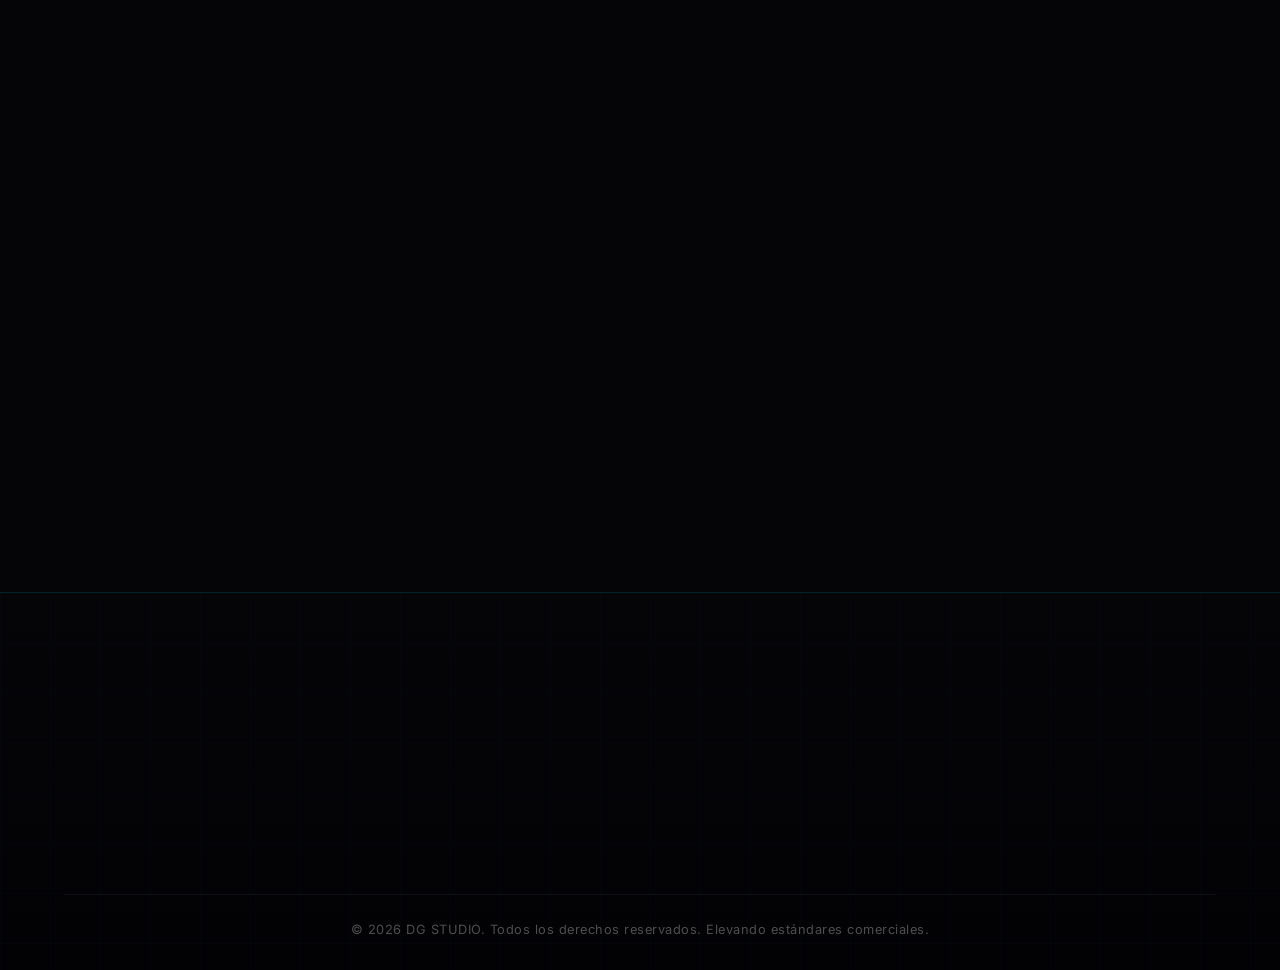
==== commit 50c27d28: "Refactor HTML for Caso 4: Hiperlocal Educativo" ====
--- a/index.html
+++ b/index.html
@@ -163,30 +163,30 @@
                 </div>
             </div>
 
-            <!-- CASO 4: HIPERLOCAL EDUCATIVO -->
-              <div class="card-caso reveal">
-                <div class="caso-etiqueta">Infraestructura y SEO Local</div>
-                   <h3>Nido "Pequeños Líderes"</h3>
-                    <p class="caso-descripcion">Despliegue técnico de canales digitales y estrategia de posicionamiento hiperlocal en Google Maps para educación temprana. Configuración base optimizada para interceptar intenciones de búsqueda en un radio geográfico específico, transfiriendo la autonomía operativa al equipo interno del cliente.</p>                          
-    
+           <!-- CASO 4: HIPERLOCAL EDUCATIVO -->
+            <div class="card-caso reveal">
+             <div class="caso-etiqueta">Infraestructura y SEO Local</div>
+               <h3>Nido "Pequeños Líderes"</h3>
+                 <p class="caso-descripcion">Despliegue técnico de canales digitales y estrategia de posicionamiento hiperlocal en Google Maps para educación temprana. Configuración base optimizada para interceptar intenciones de búsqueda en un radio geográfico específico, transfiriendo la autonomía operativa al equipo interno del cliente.</p>
+
                    <ul class="caso-lista-metricas" style="margin-bottom: 25px;">
                      <li><strong>Ingeniería de Canales:</strong> Configuración estructural y branding técnico de redes sociales institucionales desde cero.</li>
                      <li><strong>Optimización de Ficha:</strong> Perfil de Google Maps actualizado estratégicamente para captación de matrículas locales.</li>
                      <li><strong>Modelo de Transferencia:</strong> Entrega de ecosistema digital listo para uso, otorgando total libertad de publicación e independencia al nido.</li>
                    </ul>
 
-                      <div class="caso-enlaces">
-        <!-- Enlace de Google Maps corregido (Dirección web nativa) -->
-        <a href="https://www.google.com/maps/place/Educaci%C3%B3n+Temprana+-+Peque%C3%B1os+L%C3%ADderes/@-11.9472128,-77.0473984,14z/data=!4m6!3m5!1s0x9105d11519bd33d1:0xcba03d972f8b9b4!8m2!3d-11.9207635!4d-77.0533671!16s%2Fg%2F11twzkm7tf" target="_blank" class="link-external">Auditar "Pequeños Líderes" ➔</a>
-
-        <!-- Enlace de Facebook corregido (Perfil directo institucional) -->
-        <a href="https://www.facebook.com/pequelideres" target="_blank" class="link-external">Ver Red Social Principal ➔</a>
+               <div class="caso-enlaces">
+              <!-- Enlace de Google Maps corregido (Dirección web nativa) -->
+                 <a href="https://www.google.com/maps/place/Educaci%C3%B3n+Temprana+-+Peque%C3%B1os+L%C3%ADderes/@-11.9472128,-77.0473984,14z/data=!4m6!3m5!1s0x9105d11519bd33d1:0xcba03d972f8b9b4!8m2!3d-11.9207635!4d-77.0533671!16s%2Fg%2F11twzkm7tf" target="_blank" class="link-external">Auditar "Pequeños Líderes" ➔</a>
+
+              <!-- Enlace de Facebook corregido (Perfil directo institucional) -->
+                 <a href="https://www.facebook.com/pequelideres" target="_blank" class="link-external">Ver Red Social Principal ➔</a>
+               </div>
+
+             <div class="class="marca-media"">
+               <img src="assets/img/clientes/pequenoslideres.png" class="marca-img" alt="Infraestructura Digital Pequeños Líderes">
+          </div>
       </div>
-    
-    <div class="marca-media">                 
-        <img src="assets/img/clientes/pequenoslideres.png" class="marca-img" alt="Infraestructura Digital Pequeños Líderes">
-    </div>
-</div>
 
         </div>
     </section>
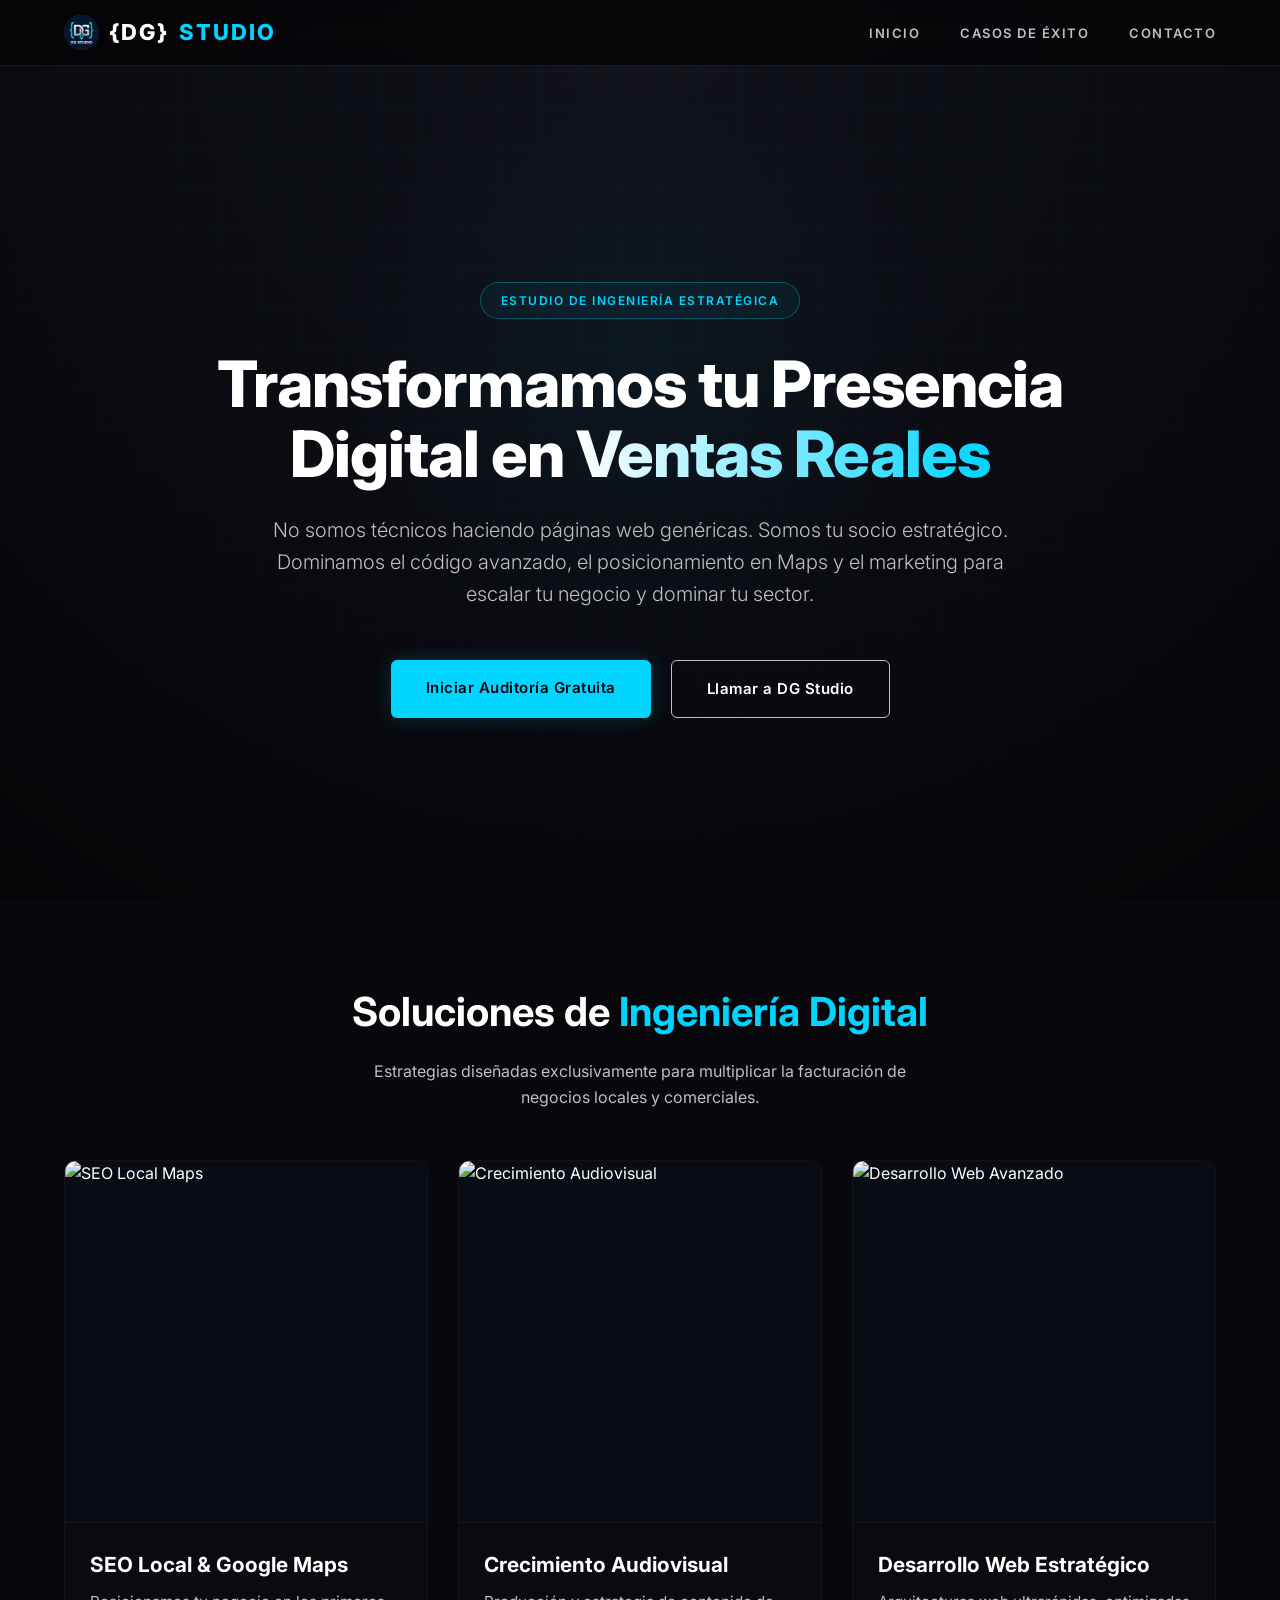
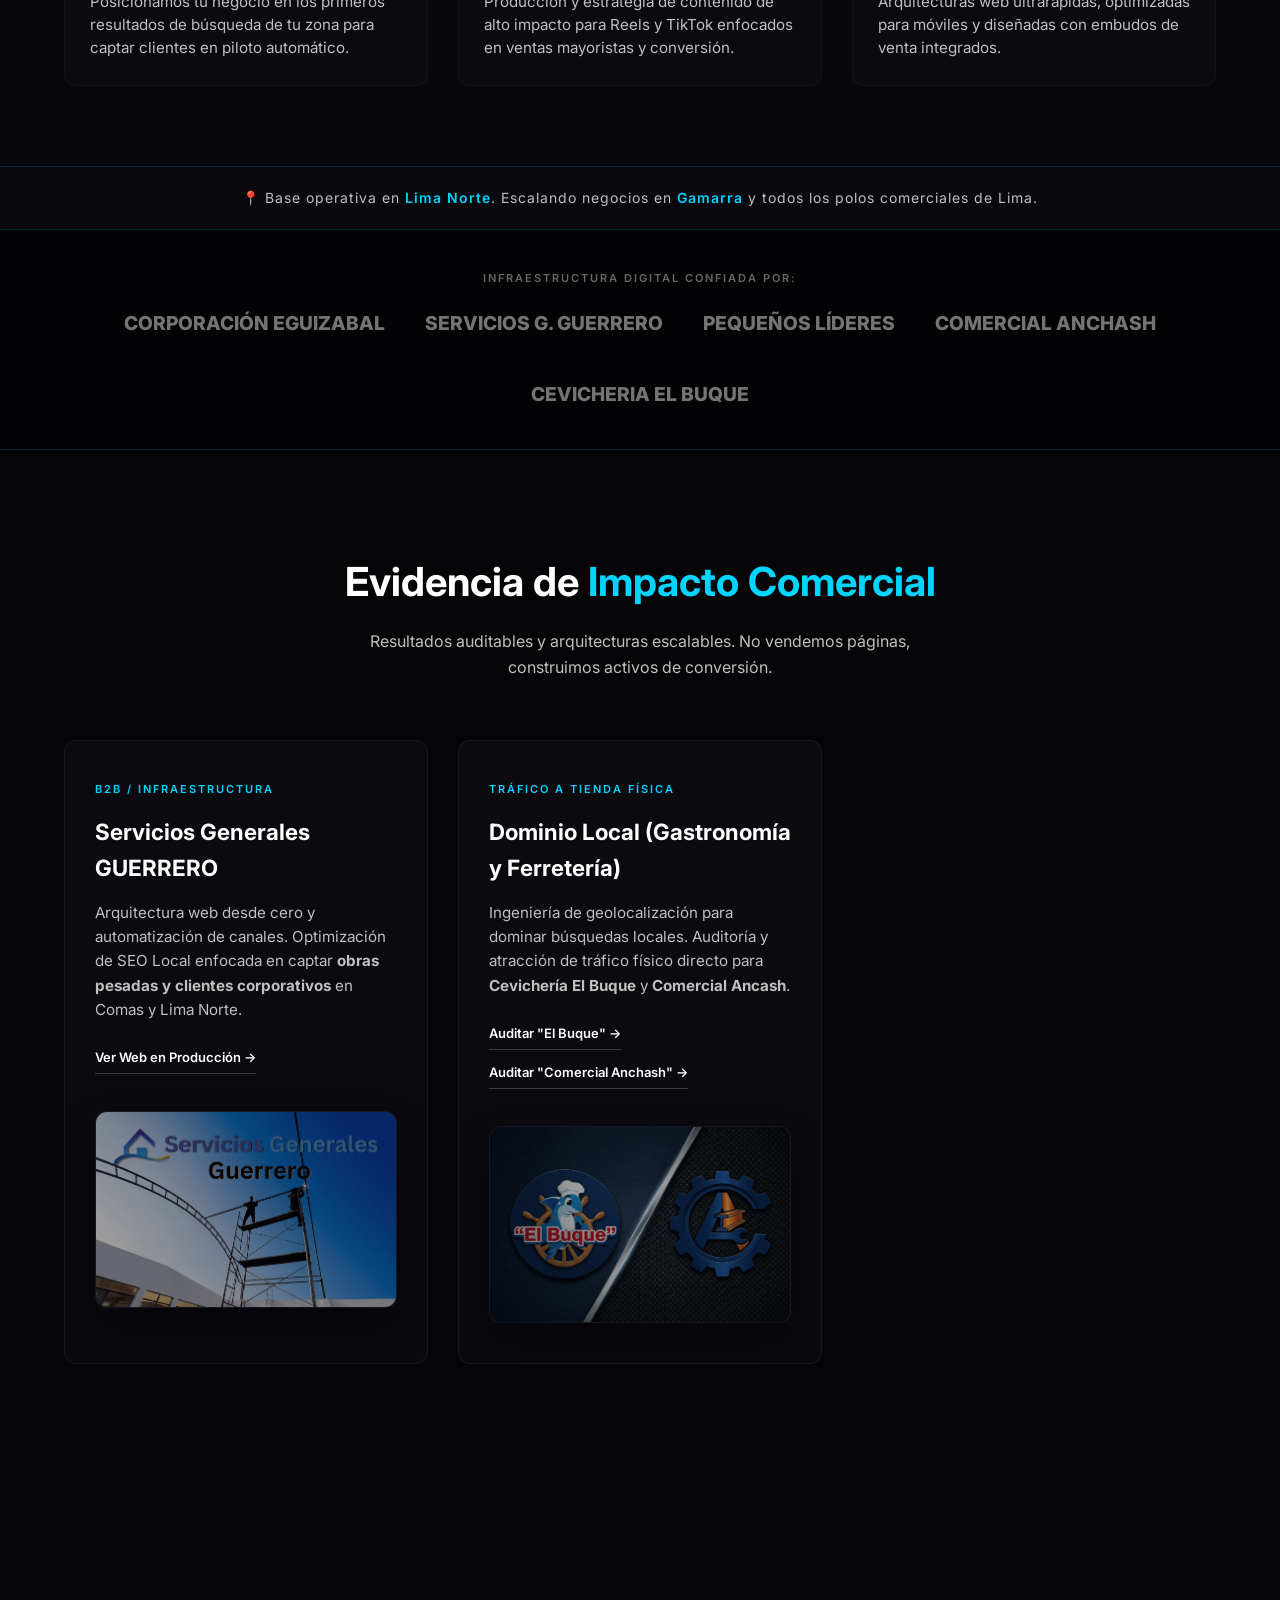
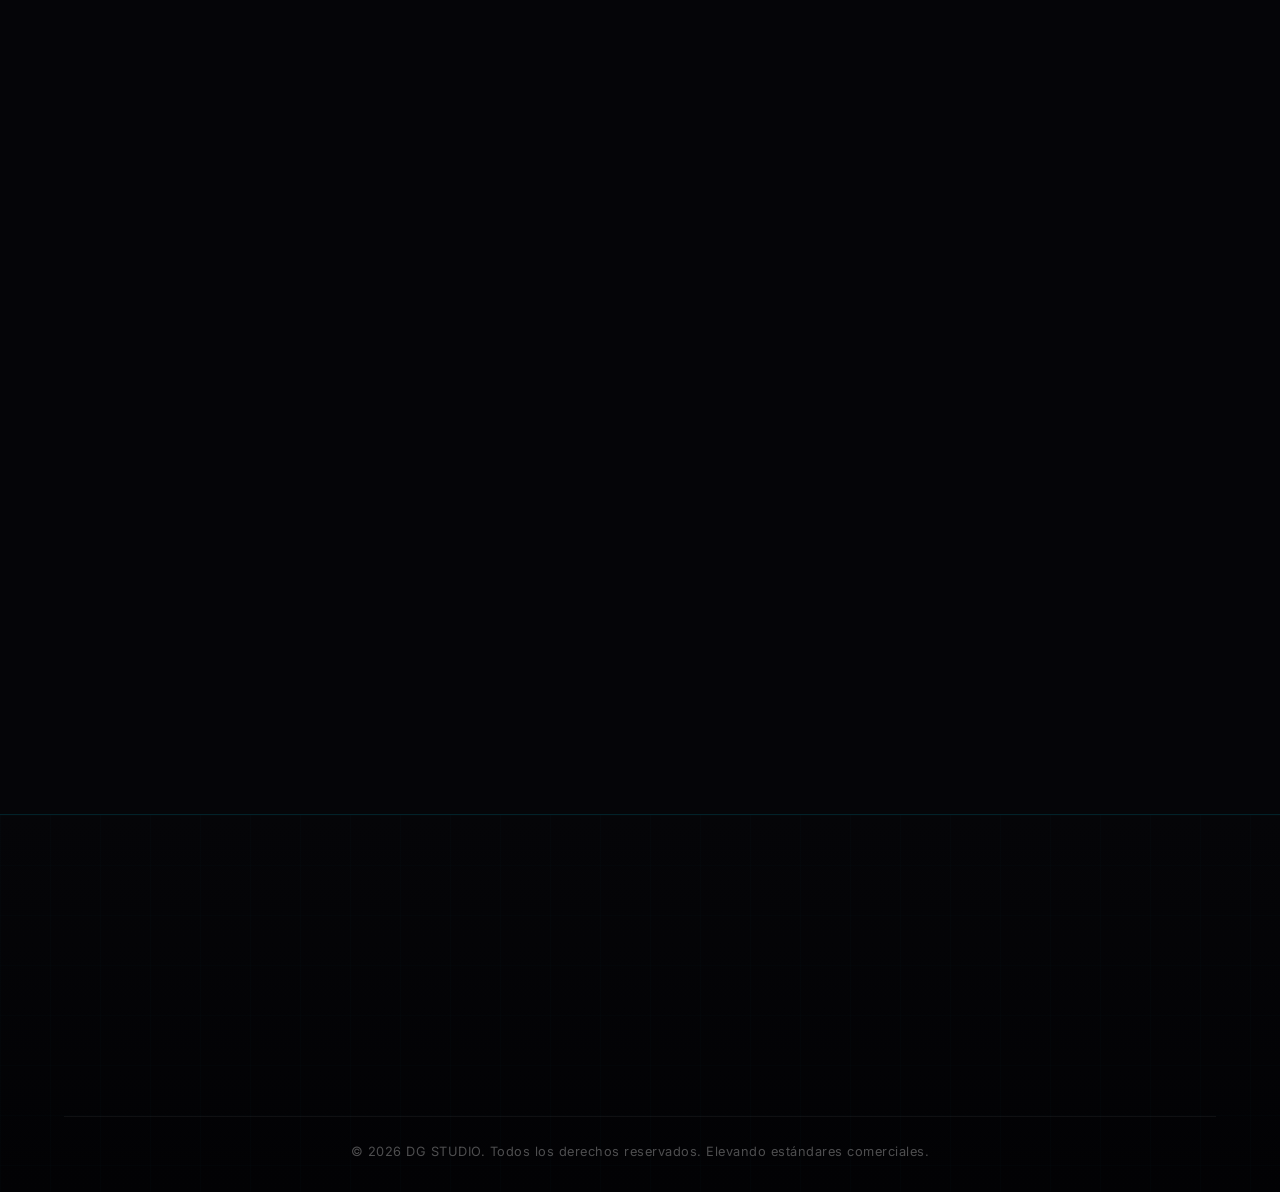
==== commit 07071fc7: "Refactor HTML structure for 'Pequeños Líderes' case" ====
--- a/index.html
+++ b/index.html
@@ -164,29 +164,30 @@
             </div>
 
            <!-- CASO 4: HIPERLOCAL EDUCATIVO -->
-            <div class="card-caso reveal">
-             <div class="caso-etiqueta">Infraestructura y SEO Local</div>
-               <h3>Nido "Pequeños Líderes"</h3>
-                 <p class="caso-descripcion">Despliegue técnico de canales digitales y estrategia de posicionamiento hiperlocal en Google Maps para educación temprana. Configuración base optimizada para interceptar intenciones de búsqueda en un radio geográfico específico, transfiriendo la autonomía operativa al equipo interno del cliente.</p>
-
-                   <ul class="caso-lista-metricas" style="margin-bottom: 25px;">
-                     <li><strong>Ingeniería de Canales:</strong> Configuración estructural y branding técnico de redes sociales institucionales desde cero.</li>
-                     <li><strong>Optimización de Ficha:</strong> Perfil de Google Maps actualizado estratégicamente para captación de matrículas locales.</li>
-                     <li><strong>Modelo de Transferencia:</strong> Entrega de ecosistema digital listo para uso, otorgando total libertad de publicación e independencia al nido.</li>
-                   </ul>
-
-               <div class="caso-enlaces">
-              <!-- Enlace de Google Maps corregido (Dirección web nativa) -->
-                 <a href="https://www.google.com/maps/place/Educaci%C3%B3n+Temprana+-+Peque%C3%B1os+L%C3%ADderes/@-11.9472128,-77.0473984,14z/data=!4m6!3m5!1s0x9105d11519bd33d1:0xcba03d972f8b9b4!8m2!3d-11.9207635!4d-77.0533671!16s%2Fg%2F11twzkm7tf" target="_blank" class="link-external">Auditar "Pequeños Líderes" ➔</a>
-
-              <!-- Enlace de Facebook corregido (Perfil directo institucional) -->
-                 <a href="https://www.facebook.com/pequelideres" target="_blank" class="link-external">Ver Red Social Principal ➔</a>
-               </div>
-
-             <div class="class="marca-media"">
-               <img src="assets/img/clientes/pequenoslideres.png" class="marca-img" alt="Infraestructura Digital Pequeños Líderes">
-          </div>
-      </div>
+<div class="card-caso reveal">
+  <div class="caso-etiqueta">Infraestructura y SEO Local</div>
+  <h3>Nido "Pequeños Líderes"</h3>
+  <p class="caso-descripcion">Despliegue técnico de canales digitales y estrategia de posicionamiento hiperlocal en Google Maps para educación temprana. Configuración base optimizada para interceptar intenciones de búsqueda en un radio geográfico específico, transfiriendo la autonomía operativa al equipo interno del cliente.</p>
+
+  <ul class="caso-lista-metricas" style="margin-bottom: 25px;">
+    <li><strong>Ingeniería de Canales:</strong> Configuración estructural y branding técnico de redes sociales institucionales desde cero.</li>
+    <li><strong>Optimización de Ficha:</strong> Perfil de Google Maps actualizado estratégicamente para captación de matrículas locales.</li>
+    <li><strong>Modelo de Transferencia:</strong> Entrega de ecosistema digital listo para uso, otorgando total libertad de publicación e independencia al nido.</li>
+  </ul>
+
+  <div class="caso-enlaces">
+    <!-- Enlace de Google Maps corregido (Dirección web nativa) -->
+    <a href="https://www.google.com/maps/place/Educaci%C3%B3n+Temprana+-+Peque%C3%B1os+L%C3%ADderes/@-11.9472128,-77.0473984,14z/data=!4m6!3m5!1s0x9105d11519bd33d1:0xcba03d972f8b9b4!8m2!3d-11.9207635!4d-77.0533671!16s%2Fg%2F11twzkm7tf" target="_blank" class="link-external">Auditar "Pequeños Líderes" ➔</a>
+
+    <!-- Enlace de Facebook corregido (Perfil directo institucional) -->
+    <a href="https://www.facebook.com/pequelideres" target="_blank" class="link-external">Ver Red Social Principal ➔</a>
+  </div>
+
+  <div class="marca-media">
+    <img src="assets/img/clientes/pequenoslideres.png" class="marca-img" alt="Infraestructura Digital Pequeños Líderes">
+  </div>
+</div>
+
 
         </div>
     </section>
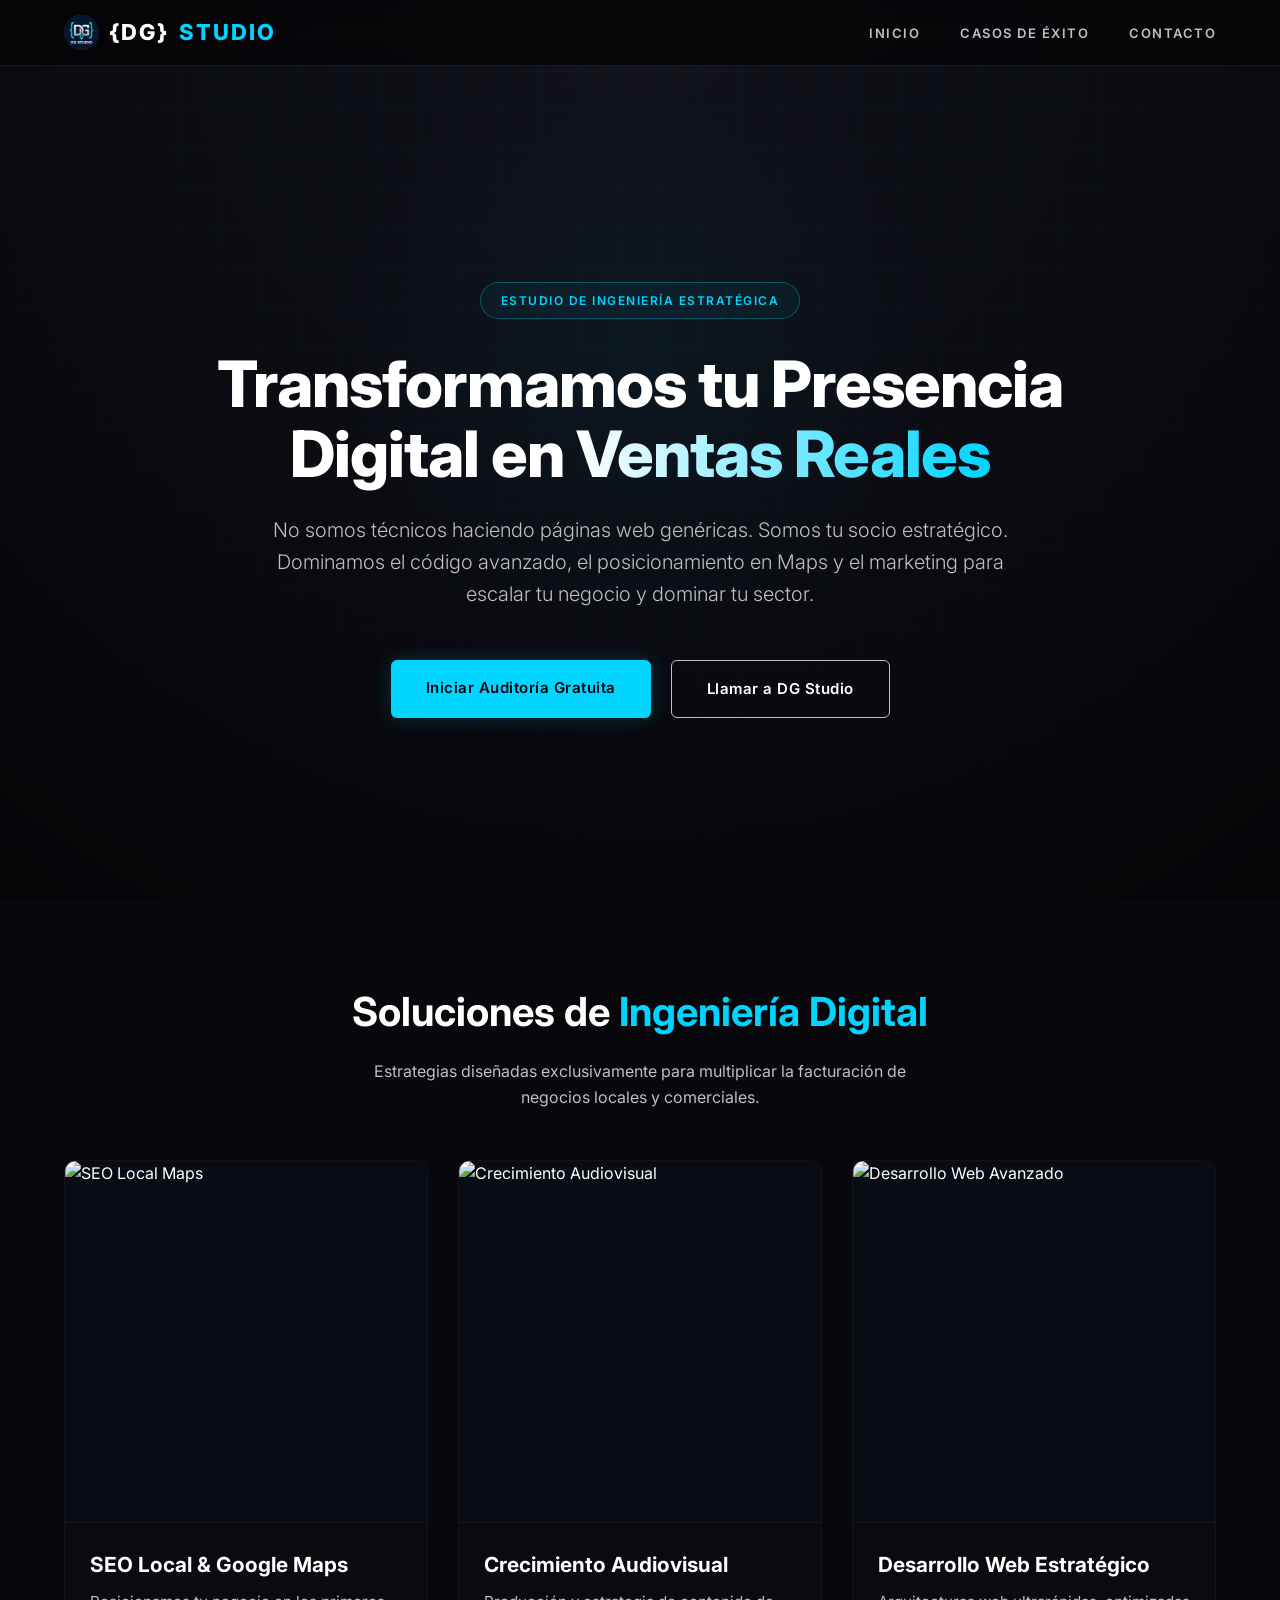
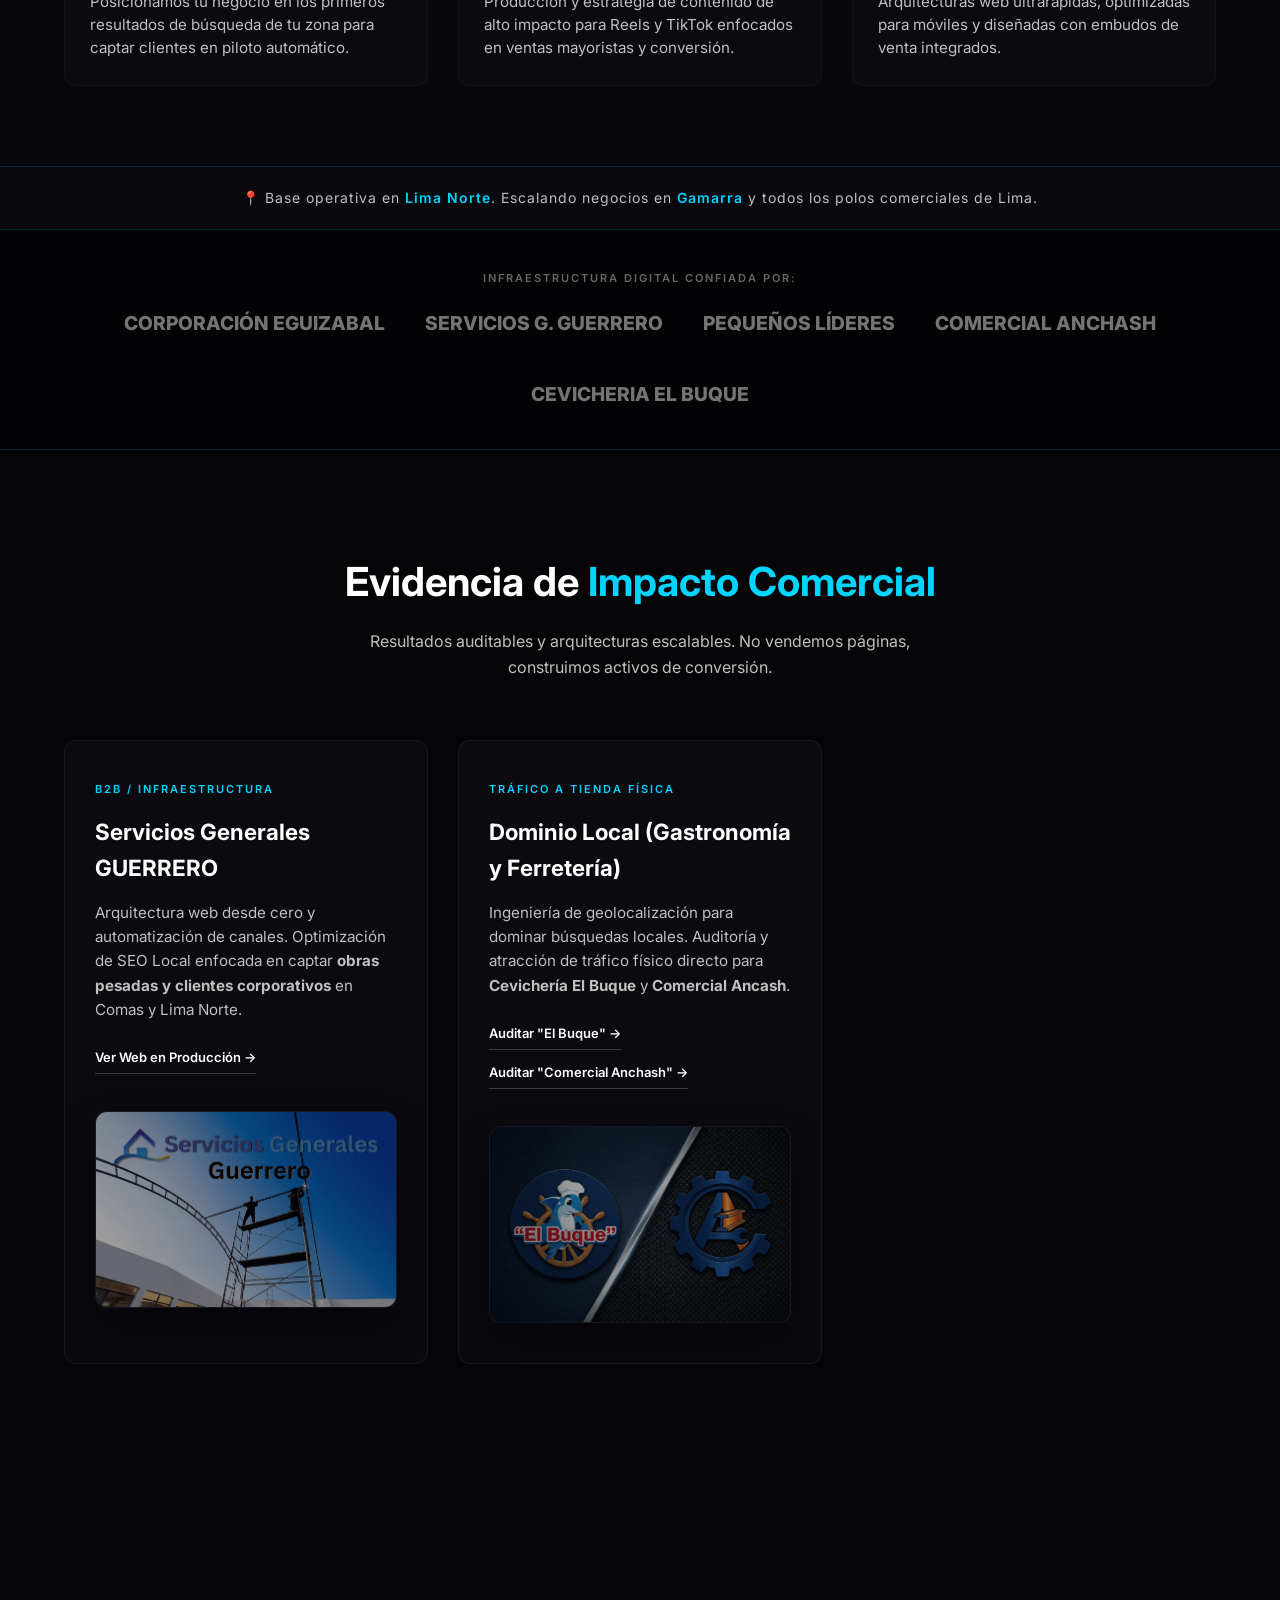
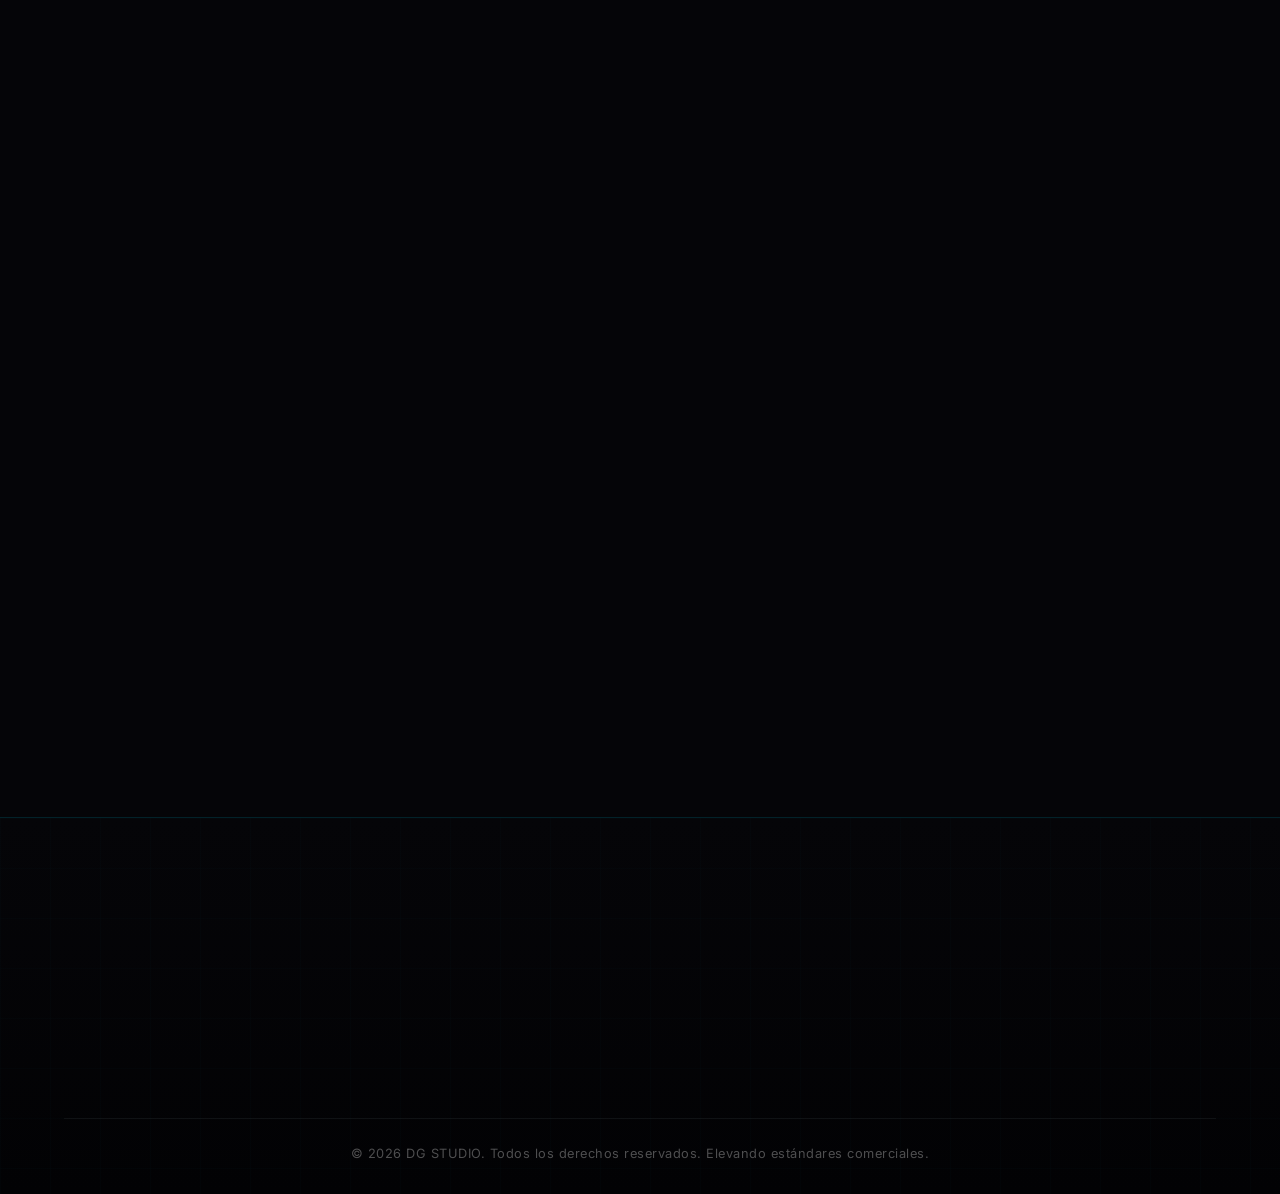
==== commit 2cbbfc87: "Fix class names for external links in index.html" ====
--- a/index.html
+++ b/index.html
@@ -177,10 +177,10 @@
 
   <div class="caso-enlaces">
     <!-- Enlace de Google Maps corregido (Dirección web nativa) -->
-    <a href="https://www.google.com/maps/place/Educaci%C3%B3n+Temprana+-+Peque%C3%B1os+L%C3%ADderes/@-11.9472128,-77.0473984,14z/data=!4m6!3m5!1s0x9105d11519bd33d1:0xcba03d972f8b9b4!8m2!3d-11.9207635!4d-77.0533671!16s%2Fg%2F11twzkm7tf" target="_blank" class="link-external">Auditar "Pequeños Líderes" ➔</a>
+    <a href="https://www.google.com/maps/place/Educaci%C3%B3n+Temprana+-+Peque%C3%B1os+L%C3%ADderes/@-11.9472128,-77.0473984,14z/data=!4m6!3m5!1s0x9105d11519bd33d1:0xcba03d972f8b9b4!8m2!3d-11.9207635!4d-77.0533671!16s%2Fg%2F11twzkm7tf" target="_blank" class="link-externo">Auditar "Pequeños Líderes" ➔</a>
 
     <!-- Enlace de Facebook corregido (Perfil directo institucional) -->
-    <a href="https://www.facebook.com/pequelideres" target="_blank" class="link-external">Ver Red Social Principal ➔</a>
+    <a href="https://www.facebook.com/pequelideres" target="_blank" class="link-externo">Ver Red Social Principal ➔</a>
   </div>
 
   <div class="marca-media">
